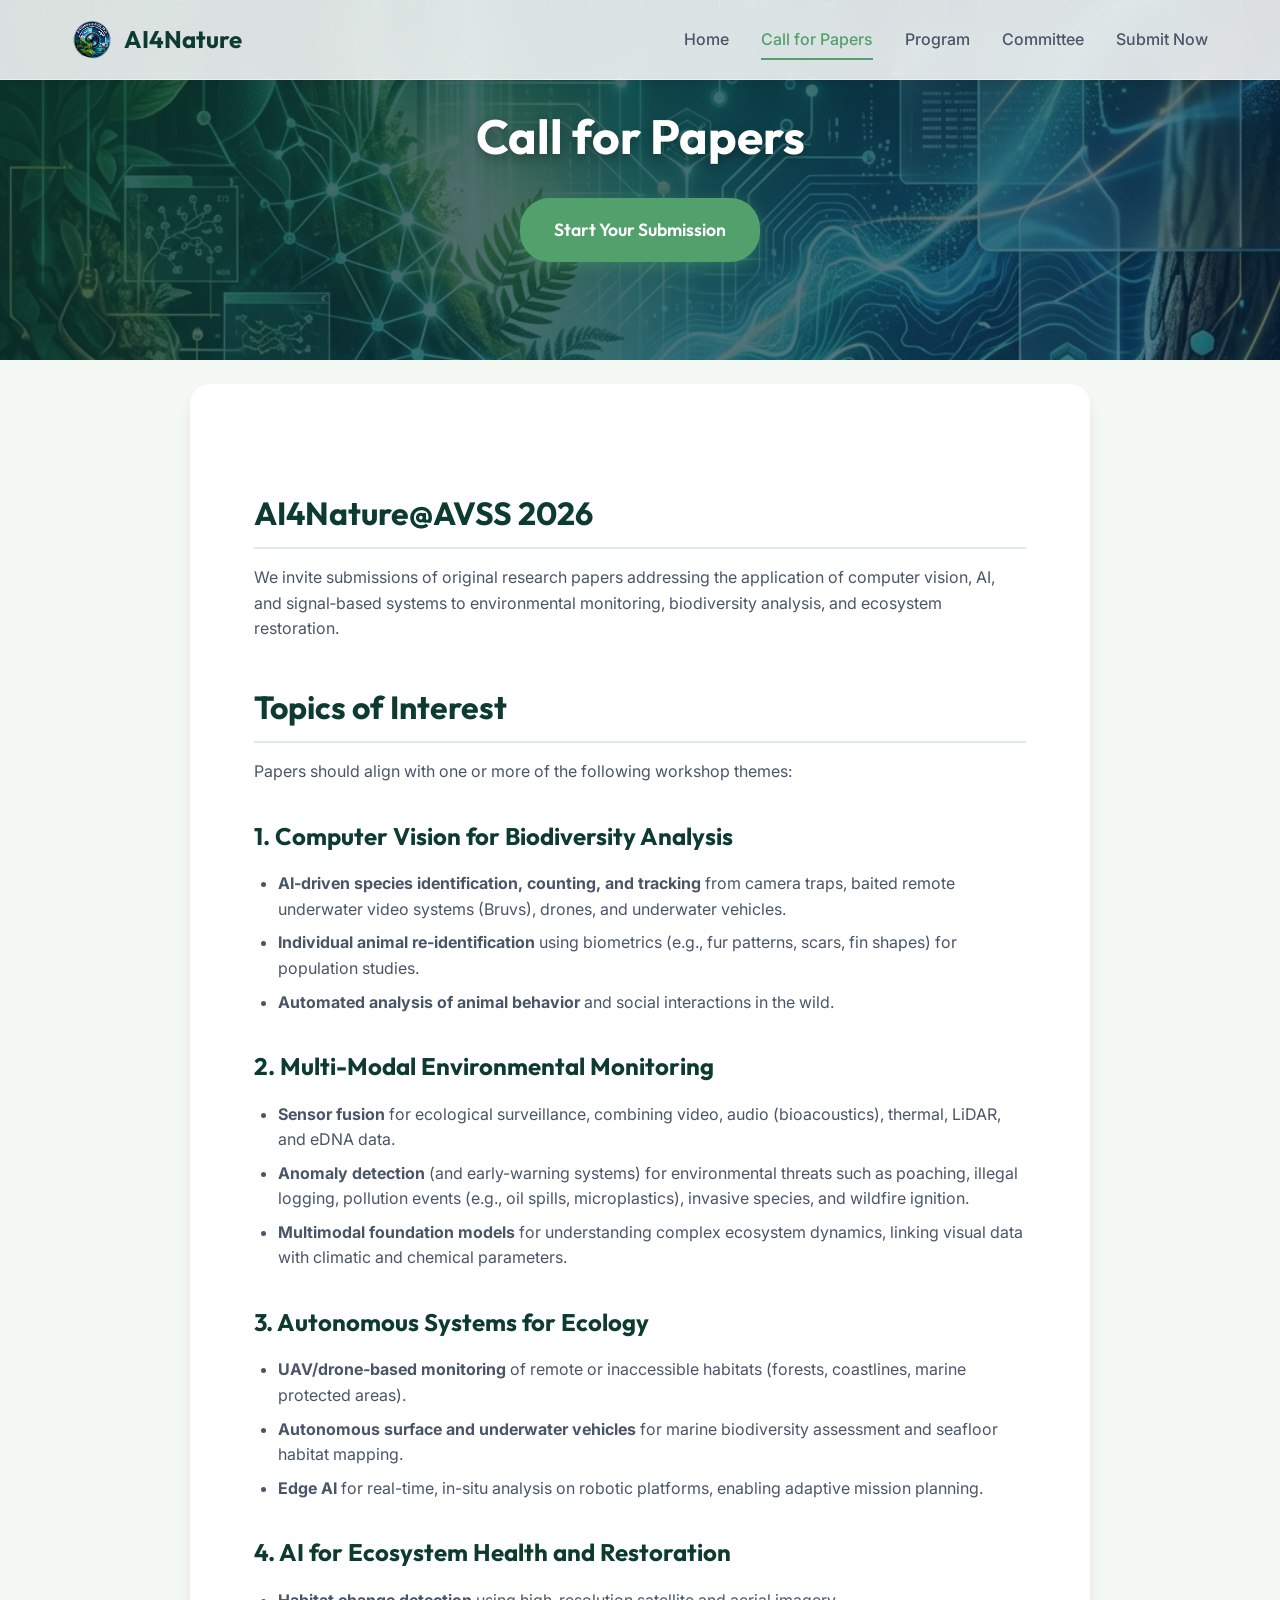
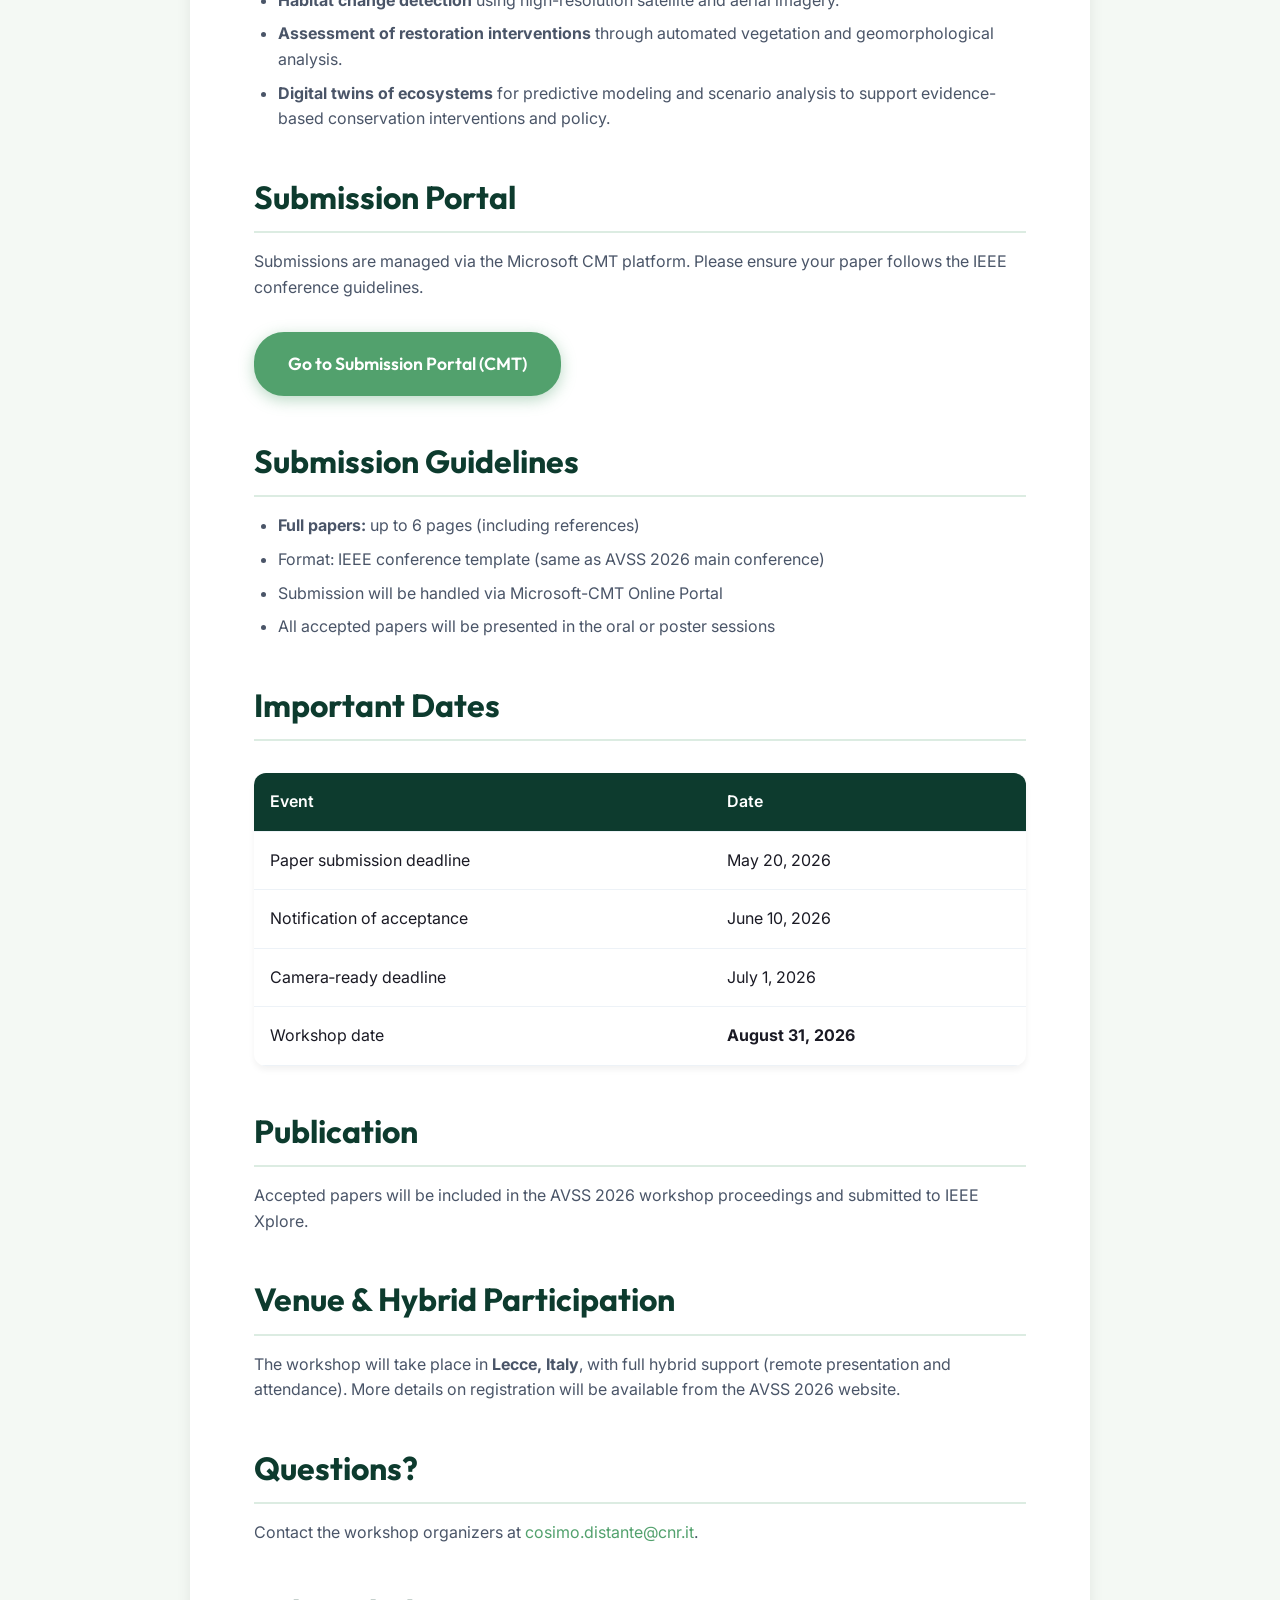
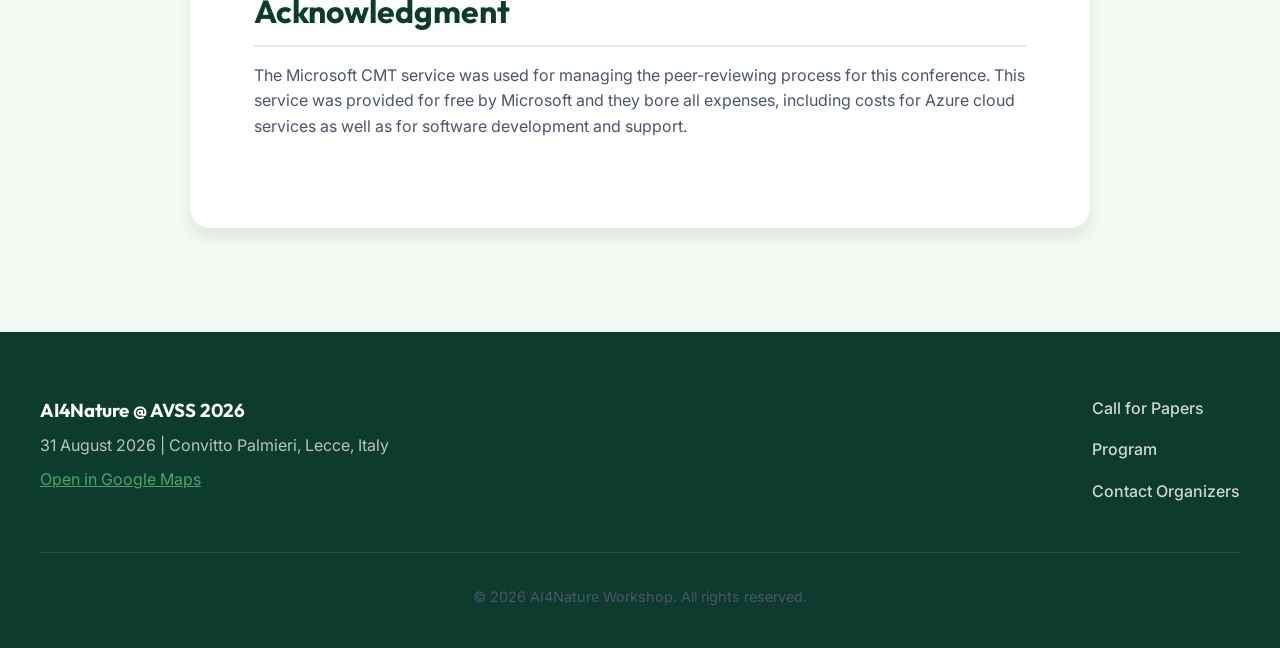
==== cfp.html @ 5656b3a4 "Update links in cfp.html to relative paths" ====
<!DOCTYPE html>
<html lang="en">
<head>
    <meta charset="UTF-8">
    <meta name="viewport" content="width=device-width, initial-scale=1.0">
    <title>Call for Papers</title>
    <!-- Google Fonts -->
    <link rel="preconnect" href="https://fonts.googleapis.com">
    <link rel="preconnect" href="https://fonts.gstatic.com" crossorigin>
    <link href="https://fonts.googleapis.com/css2?family=Inter:wght@300;400;500;600&family=Outfit:wght@400;600;700&display=swap" rel="stylesheet">
    <!-- Custom Styles -->
    <link rel="stylesheet" href="assets/css/custom.css">
    <meta name="description" content="Computer Vision and AI for Environmental Monitoring,  Biodiversity Analysis, and Ecosystem Restoration">
</head>
<body>
    <header class="glass-nav">
        <div class="nav-container">
            <a href="./" class="nav-logo">
                <img src="assets/images/logo.png" alt="AI4Nature Logo" class="logo-img">
                <span>AI4Nature</span>
            </a>
            <nav class="nav-links">
                <a href="./">Home</a>
                <a href="cfp.html" class="active">Call for Papers</a>
                <a href="program.html">Program</a>
                <a href="committee.html">Committee</a>
                <a href="#submission" class="btn-nav">Submit Now</a>
            </nav>
        </div>
    </header>

    
    <div class="page-header" style="background-image: url('assets/images/hero_bg.png');">
        <div class="hero-overlay"></div>
        <div class="page-header-content">
            <h1>Call for Papers</h1>
            <a href="#submission" class="btn btn-primary mt-4">Start Your Submission</a>
        </div>
    </div>
    

    <main class="page-content" id="about">
        <div class="wrapper">
            <h2 id="ai4natureavss-2026">AI4Nature@AVSS 2026</h2>

<p>We invite submissions of original research papers addressing the application of computer vision, AI, and signal‑based systems to environmental monitoring, biodiversity analysis, and ecosystem restoration.</p>

<h2 id="topics-of-interest">Topics of Interest</h2>

<p>Papers should align with one or more of the following workshop themes:</p>

<h3 id="1-computer-vision-for-biodiversity-analysis">1. Computer Vision for Biodiversity Analysis</h3>
<ul>
  <li><strong>AI-driven species identification, counting, and tracking</strong> from camera traps, baited remote underwater video systems (Bruvs), drones, and underwater vehicles.</li>
  <li><strong>Individual animal re-identification</strong> using biometrics (e.g., fur patterns, scars, fin shapes) for population studies.</li>
  <li><strong>Automated analysis of animal behavior</strong> and social interactions in the wild.</li>
</ul>

<h3 id="2-multi-modal-environmental-monitoring">2. Multi-Modal Environmental Monitoring</h3>
<ul>
  <li><strong>Sensor fusion</strong> for ecological surveillance, combining video, audio (bioacoustics), thermal, LiDAR, and eDNA data.</li>
  <li><strong>Anomaly detection</strong> (and early-warning systems) for environmental threats such as poaching, illegal logging, pollution events (e.g., oil spills, microplastics), invasive species, and wildfire ignition.</li>
  <li><strong>Multimodal foundation models</strong> for understanding complex ecosystem dynamics, linking visual data with climatic and chemical parameters.</li>
</ul>

<h3 id="3-autonomous-systems-for-ecology">3. Autonomous Systems for Ecology</h3>
<ul>
  <li><strong>UAV/drone-based monitoring</strong> of remote or inaccessible habitats (forests, coastlines, marine protected areas).</li>
  <li><strong>Autonomous surface and underwater vehicles</strong> for marine biodiversity assessment and seafloor habitat mapping.</li>
  <li><strong>Edge AI</strong> for real-time, in-situ analysis on robotic platforms, enabling adaptive mission planning.</li>
</ul>

<h3 id="4-ai-for-ecosystem-health-and-restoration">4. AI for Ecosystem Health and Restoration</h3>
<ul>
  <li><strong>Habitat change detection</strong> using high-resolution satellite and aerial imagery.</li>
  <li><strong>Assessment of restoration interventions</strong> through automated vegetation and geomorphological analysis.</li>
  <li><strong>Digital twins of ecosystems</strong> for predictive modeling and scenario analysis to support evidence-based conservation interventions and policy.</li>
</ul>

<h2 id="submission">Submission Portal</h2>
<p>Submissions are managed via the Microsoft CMT platform. Please ensure your paper follows the IEEE conference guidelines.</p>
<div style="margin: 2rem 0;">
    <a href="#" class="btn btn-primary">Go to Submission Portal (CMT)</a>
</div>

<h2 id="submission-guidelines">Submission Guidelines</h2>

<ul>
  <li><strong>Full papers:</strong> up to 6 pages (including references)</li>
  <li>Format: IEEE conference template (same as AVSS 2026 main conference)</li>
  <li>Submission will be handled via Microsoft-CMT Online Portal</li>
  <li>All accepted papers will be presented in the oral or poster sessions</li>
</ul>

<h2 id="important-dates">Important Dates</h2>

<table>
  <thead>
    <tr>
      <th>Event</th>
      <th>Date</th>
    </tr>
  </thead>
  <tbody>
    <tr>
      <td>Paper submission deadline</td>
      <td>May 20, 2026</td>
    </tr>
    <tr>
      <td>Notification of acceptance</td>
      <td>June 10, 2026</td>
    </tr>
    <tr>
      <td>Camera‑ready deadline</td>
      <td>July 1, 2026</td>
    </tr>
    <tr>
      <td>Workshop date</td>
      <td><strong>August 31, 2026</strong></td>
    </tr>
  </tbody>
</table>

<h2 id="publication">Publication</h2>

<p>Accepted papers will be included in the AVSS 2026 workshop proceedings and submitted to IEEE Xplore.</p>

<h2 id="venue--hybrid-participation">Venue &amp; Hybrid Participation</h2>

<p>The workshop will take place in <strong>Lecce, Italy</strong>, with full hybrid support (remote presentation and attendance). More details on registration will be available from the AVSS 2026 website.</p>

<h2 id="questions">Questions?</h2>

<p>Contact the workshop organizers at <a href="mailto:cosimo.distante@cnr.it">cosimo.distante@cnr.it</a>.</p>

<h2 id="acknowledgment">Acknowledgment</h2>

<p>The Microsoft CMT service was used for managing the peer-reviewing process for this conference. This service was provided for free by Microsoft and they bore all expenses, including costs for Azure cloud services as well as for software development and support.</p>

        </div>
    </main>

    <footer class="site-footer">
        <div class="footer-container">
            <div class="footer-info">
                <h3>AI4Nature @ AVSS 2026</h3>
                <p>31 August 2026 | Convitto Palmieri, Lecce, Italy</p>
                <a href="https://maps.app.goo.gl/s1TkiG2f3UwST8cy7" target="_blank" rel="noopener">Open in Google Maps</a>
            </div>
            <div class="footer-links">
                <a href="/cfp.html">Call for Papers</a>
                <a href="/program.html">Program</a>
                <a href="mailto:cosimo.distante@cnr.it">Contact Organizers</a>
            </div>
        </div>
        <div class="footer-bottom">
            <p>&copy; 2026 AI4Nature Workshop. All rights reserved.</p>
        </div>
    </footer>
</body>
</html>
---- assets/css/custom.css ----
/* AI4Nature Premium CSS Theme */

:root {
    --primary-color: #0d3b2e; /* Deep forest green */
    --secondary-color: #0b2545; /* Ocean blue */
    --accent-color: #52a16d; /* Vibrant leaf green */
    --bg-color: #f4f9f4; /* Very light subtle green tint */
    --surface-color: #ffffff;
    --text-primary: #1a1a24;
    --text-secondary: #4a5568;
    
    --header-height: 80px;
    --border-radius-sm: 8px;
    --border-radius-md: 12px;
    --border-radius-lg: 20px;
    --transition-speed: 0.3s;
    
    --shadow-sm: 0 4px 6px rgba(0, 0, 0, 0.05);
    --shadow-md: 0 10px 15px rgba(0, 0, 0, 0.08);
    --shadow-lg: 0 20px 25px rgba(0, 0, 0, 0.1);
}

* {
    margin: 0;
    padding: 0;
    box-sizing: border-box;
}

body {
    font-family: 'Inter', -apple-system, BlinkMacSystemFont, "Segoe UI", Roboto, sans-serif;
    background-color: var(--bg-color);
    color: var(--text-primary);
    line-height: 1.6;
}

h1, h2, h3, h4, h5, h6 {
    font-family: 'Outfit', sans-serif;
    color: var(--primary-color);
    font-weight: 700;
    margin-bottom: 1rem;
}

a {
    color: var(--accent-color);
    text-decoration: none;
    transition: color var(--transition-speed);
}

a:hover {
    color: var(--primary-color);
}

img {
    max-width: 100%;
    height: auto;
    border-radius: var(--border-radius-md);
}

/* Typography specifics */
p {
    margin-bottom: 1.5rem;
    color: var(--text-secondary);
}

/* Glass Navigation */
.glass-nav {
    position: fixed;
    top: 0;
    left: 0;
    right: 0;
    height: var(--header-height);
    background: rgba(255, 255, 255, 0.85);
    backdrop-filter: blur(12px);
    -webkit-backdrop-filter: blur(12px);
    border-bottom: 1px solid rgba(255, 255, 255, 0.4);
    z-index: 1000;
    box-shadow: var(--shadow-sm);
    display: flex;
    align-items: center;
}

.nav-container {
    width: 100%;
    max-width: 1200px;
    margin: 0 auto;
    padding: 0 2rem;
    display: flex;
    justify-content: space-between;
    align-items: center;
}

.nav-logo {
    display: flex;
    align-items: center;
    gap: 12px;
    font-family: 'Outfit', sans-serif;
    font-size: 1.5rem;
    font-weight: 700;
    color: var(--primary-color);
}

.nav-logo img {
    height: 40px;
    border-radius: 0;
}

.nav-links {
    display: flex;
    gap: 2rem;
}

.nav-links a {
    color: var(--text-secondary);
    font-weight: 500;
    font-family: 'Inter', sans-serif;
    position: relative;
    padding: 0.5rem 0;
}

.nav-links a:hover, .nav-links a.active {
    color: var(--accent-color);
}

.nav-links a::after {
    content: '';
    position: absolute;
    bottom: 0;
    left: 0;
    width: 0;
    height: 2px;
    background-color: var(--accent-color);
    transition: width var(--transition-speed);
}

.nav-links a:hover::after, .nav-links a.active::after {
    width: 100%;
}

/* Hero section for Home */
.hero-banner {
    margin-top: 0;
    height: 80vh;
    min-height: 600px;
    background-size: cover;
    background-position: center;
    background-attachment: fixed;
    position: relative;
    display: flex;
    align-items: center;
    justify-content: center;
    text-align: center;
    box-sizing: border-box;
}

.hero-overlay {
    position: absolute;
    top: 0;
    left: 0;
    right: 0;
    bottom: 0;
    background: linear-gradient(135deg, rgba(13, 59, 46, 0.8) 0%, rgba(11, 37, 69, 0.6) 100%);
    z-index: 1;
}

.hero-content {
    position: relative;
    z-index: 2;
    color: white;
    max-width: 800px;
    padding: 2rem;
}

.hero-content h1 {
    color: white;
    font-size: 4rem;
    margin-bottom: 1.5rem;
    line-height: 1.1;
    text-shadow: 0 4px 12px rgba(0,0,0,0.3);
}

.hero-subtitle {
    font-size: 1.5rem;
    color: rgba(255,255,255,0.9);
    margin-bottom: 2rem;
}

.hero-details {
    display: flex;
    justify-content: center;
    gap: 2rem;
    font-size: 1.1rem;
    font-weight: 500;
    margin-bottom: 2rem;
}

.hero-details span {
    display: flex;
    align-items: center;
    gap: 8px;
    background: rgba(255, 255, 255, 0.1);
    padding: 0.5rem 1rem;
    border-radius: 30px;
    backdrop-filter: blur(4px);
}

/* Page Header for subpages */
.page-header {
    margin-top: 0;
    height: 40vh;
    min-height: 300px;
    background-size: cover;
    background-position: center;
    background-attachment: fixed;
    position: relative;
    display: flex;
    align-items: center;
    justify-content: center;
    text-align: center;
}

.page-header-content {
    position: relative;
    z-index: 2;
    color: white;
}

.page-header-content h1 {
    color: white;
    font-size: 3rem;
    text-shadow: 0 4px 12px rgba(0,0,0,0.3);
    margin: 0;
}

/* Main Content Area */
.page-content {
    background-color: var(--bg-color);
    padding: 4rem 2rem;
    min-height: 50vh;
}

.wrapper {
    max-width: 900px;
    margin: 0 auto;
    background: var(--surface-color);
    padding: 4rem;
    border-radius: var(--border-radius-lg);
    box-shadow: var(--shadow-md);
    transform: translateY(-40px);
    position: relative;
    z-index: 10;
}

/* Markdown specific styling inside wrapper */
.wrapper h2 {
    font-size: 2rem;
    margin-top: 2.5rem;
    padding-bottom: 0.5rem;
    border-bottom: 2px solid rgba(82, 161, 109, 0.2);
}

.wrapper h3 {
    font-size: 1.5rem;
    margin-top: 2rem;
}

.wrapper ul, .wrapper ol {
    margin-bottom: 1.5rem;
    padding-left: 1.5rem;
    color: var(--text-secondary);
}

.wrapper li {
    margin-bottom: 0.5rem;
}

.wrapper table {
    width: 100%;
    border-collapse: collapse;
    margin: 2rem 0;
    border-radius: var(--border-radius-md);
    overflow: hidden;
    box-shadow: var(--shadow-sm);
}

.wrapper table th, .wrapper table td {
    padding: 1rem;
    text-align: left;
    border-bottom: 1px solid #edf2f7;
}

.wrapper table th {
    background-color: var(--primary-color);
    color: white;
    font-weight: 600;
}

.wrapper table tr:hover td {
    background-color: #f8fafc;
}

.wrapper > p > img {
    box-shadow: var(--shadow-md);
    margin: 2rem 0;
}

/* Button Component */
.btn {
    display: inline-block;
    padding: 1rem 2rem;
    border-radius: 30px;
    font-family: 'Outfit', sans-serif;
    font-weight: 600;
    font-size: 1.1rem;
    text-align: center;
    cursor: pointer;
    transition: all var(--transition-speed);
    text-decoration: none;
}

.btn-primary {
    background-color: var(--accent-color);
    color: white;
    border: 2px solid var(--accent-color);
    box-shadow: 0 4px 15px rgba(82, 161, 109, 0.4);
}

.btn-primary:hover {
    background-color: transparent;
    color: white;
    border-color: white;
    transform: translateY(-2px);
    box-shadow: 0 6px 20px rgba(82, 161, 109, 0.6);
}

.btn-outline {
    background-color: transparent;
    color: white;
    border: 2px solid white;
}

.btn-outline:hover {
    background-color: white;
    color: var(--primary-color);
    transform: translateY(-2px);
}

.btn-secondary {
    background-color: var(--secondary-color);
    color: white;
    border: 2px solid var(--secondary-color);
}

.btn-secondary:hover {
    background-color: var(--accent-color);
    border-color: var(--accent-color);
    transform: translateY(-2px);
    box-shadow: var(--shadow-md);
}

.mt-4 {
    margin-top: 1.5rem !important;
}

.ml-4 {
    margin-left: 1rem !important;
}

/* Footer */
.site-footer {
    background-color: var(--primary-color);
    color: white;
    padding: 4rem 2rem 1rem;
}

.footer-container {
    max-width: 1200px;
    margin: 0 auto;
    display: flex;
    justify-content: space-between;
    flex-wrap: wrap;
    gap: 2rem;
    margin-bottom: 3rem;
}

.footer-info h3 {
    color: white;
    margin-bottom: 0.5rem;
}

.footer-info p {
    color: rgba(255,255,255,0.7);
    margin-bottom: 0.5rem;
}

.footer-info a {
    color: var(--accent-color);
    text-decoration: underline;
}

.footer-links {
    display: flex;
    flex-direction: column;
    gap: 1rem;
}

.footer-links a {
    color: rgba(255,255,255,0.8);
    font-weight: 500;
}

.footer-links a:hover {
    color: white;
    padding-left: 5px;
}

.footer-bottom {
    max-width: 1200px;
    margin: 0 auto;
    text-align: center;
    padding-top: 2rem;
    border-top: 1px solid rgba(255,255,255,0.1);
    color: rgba(255,255,255,0.5);
    font-size: 0.9rem;
}

/* Responsive constraints */
@media (max-width: 768px) {
    .nav-links {
        display: none; /* In a real app, we'd add a hamburger menu */
    }
    
    .hero-content h1 {
        font-size: 2.5rem;
    }
    
    .hero-details {
        flex-direction: column;
        gap: 1rem;
    }
    
    .wrapper {
        padding: 2rem;
        transform: translateY(-20px);
    }
}
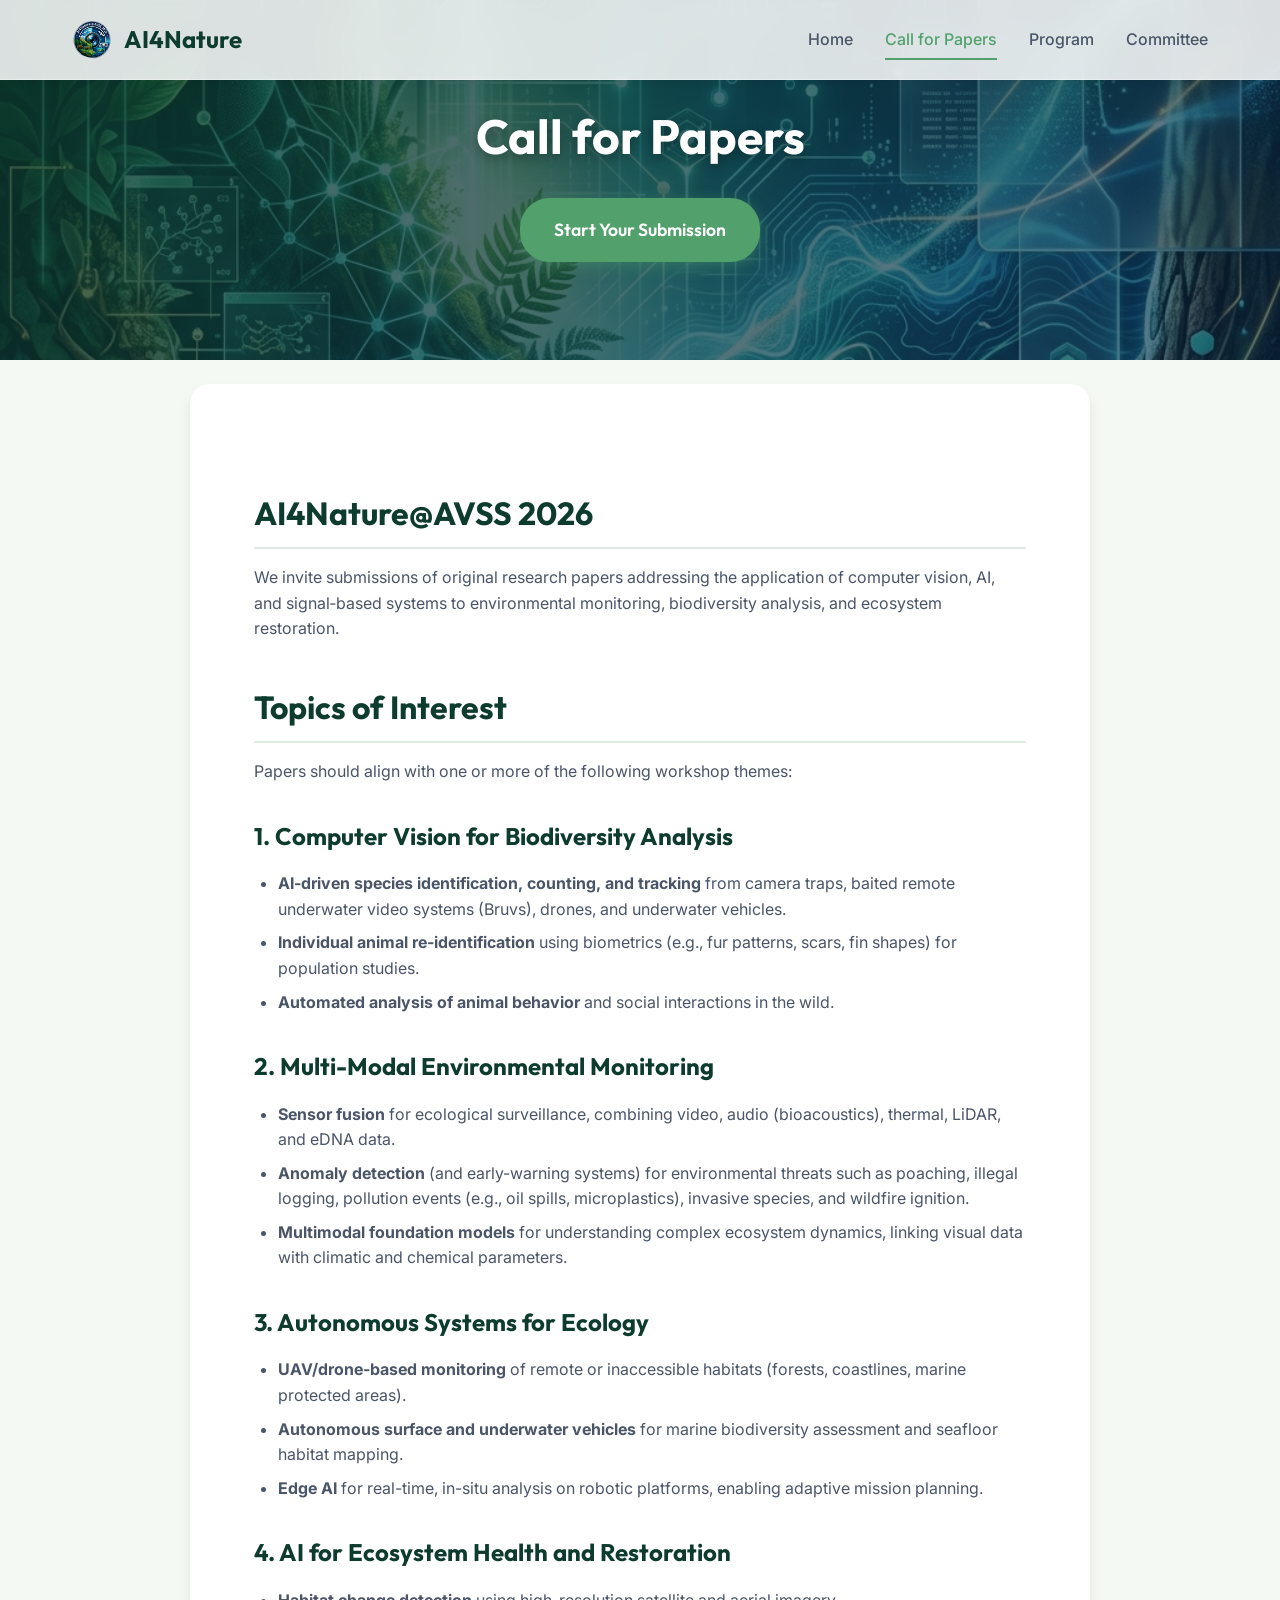
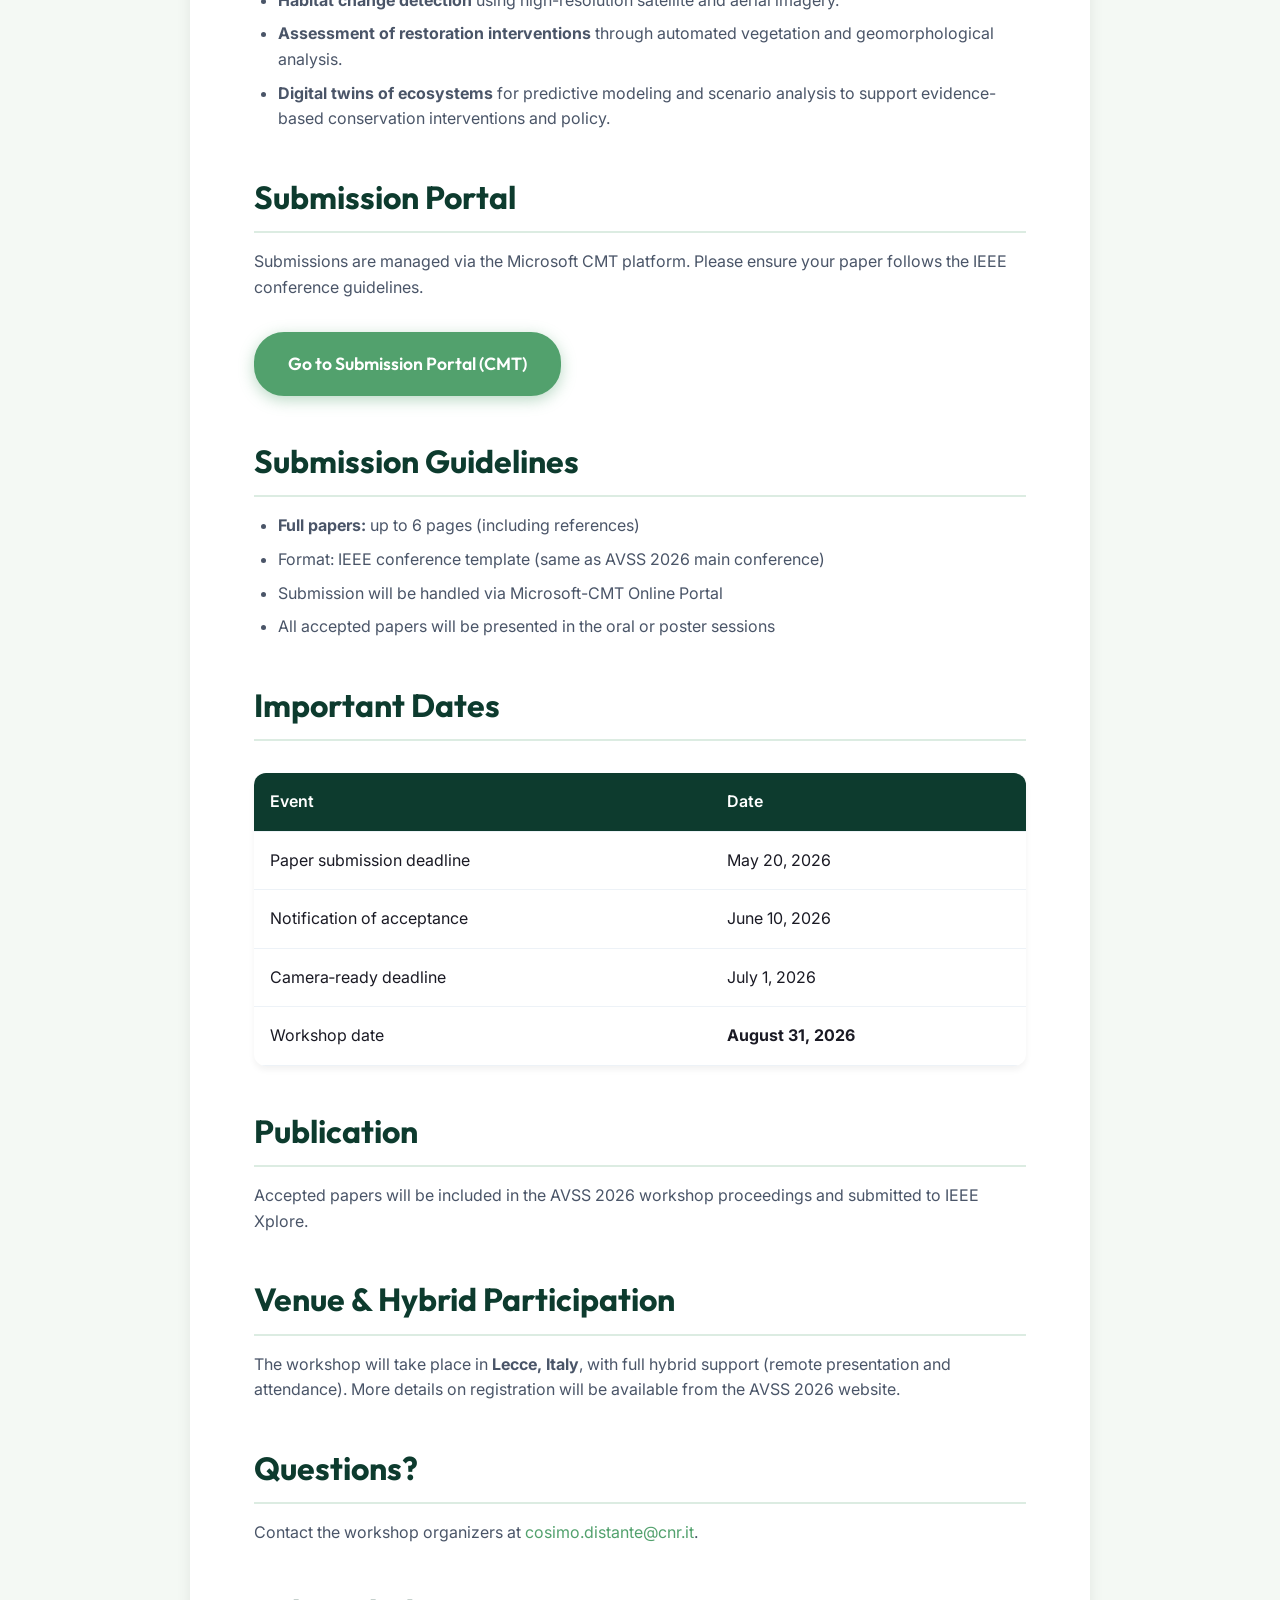
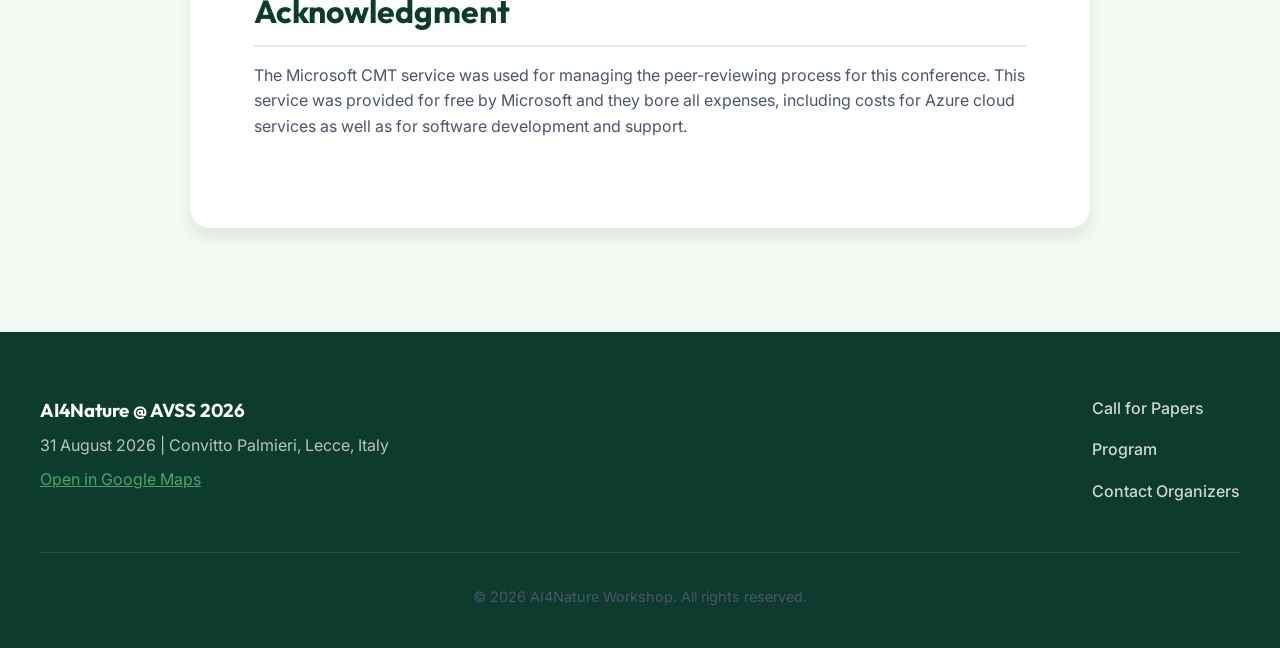
==== commit 84aab927: "Remove 'Submit Now' link from cfp.html Removed 'Submit Now' link from navigation." ====
--- a/cfp.html
+++ b/cfp.html
@@ -24,7 +24,6 @@
                 <a href="cfp.html" class="active">Call for Papers</a>
                 <a href="program.html">Program</a>
                 <a href="committee.html">Committee</a>
-                <a href="#submission" class="btn-nav">Submit Now</a>
             </nav>
         </div>
     </header>
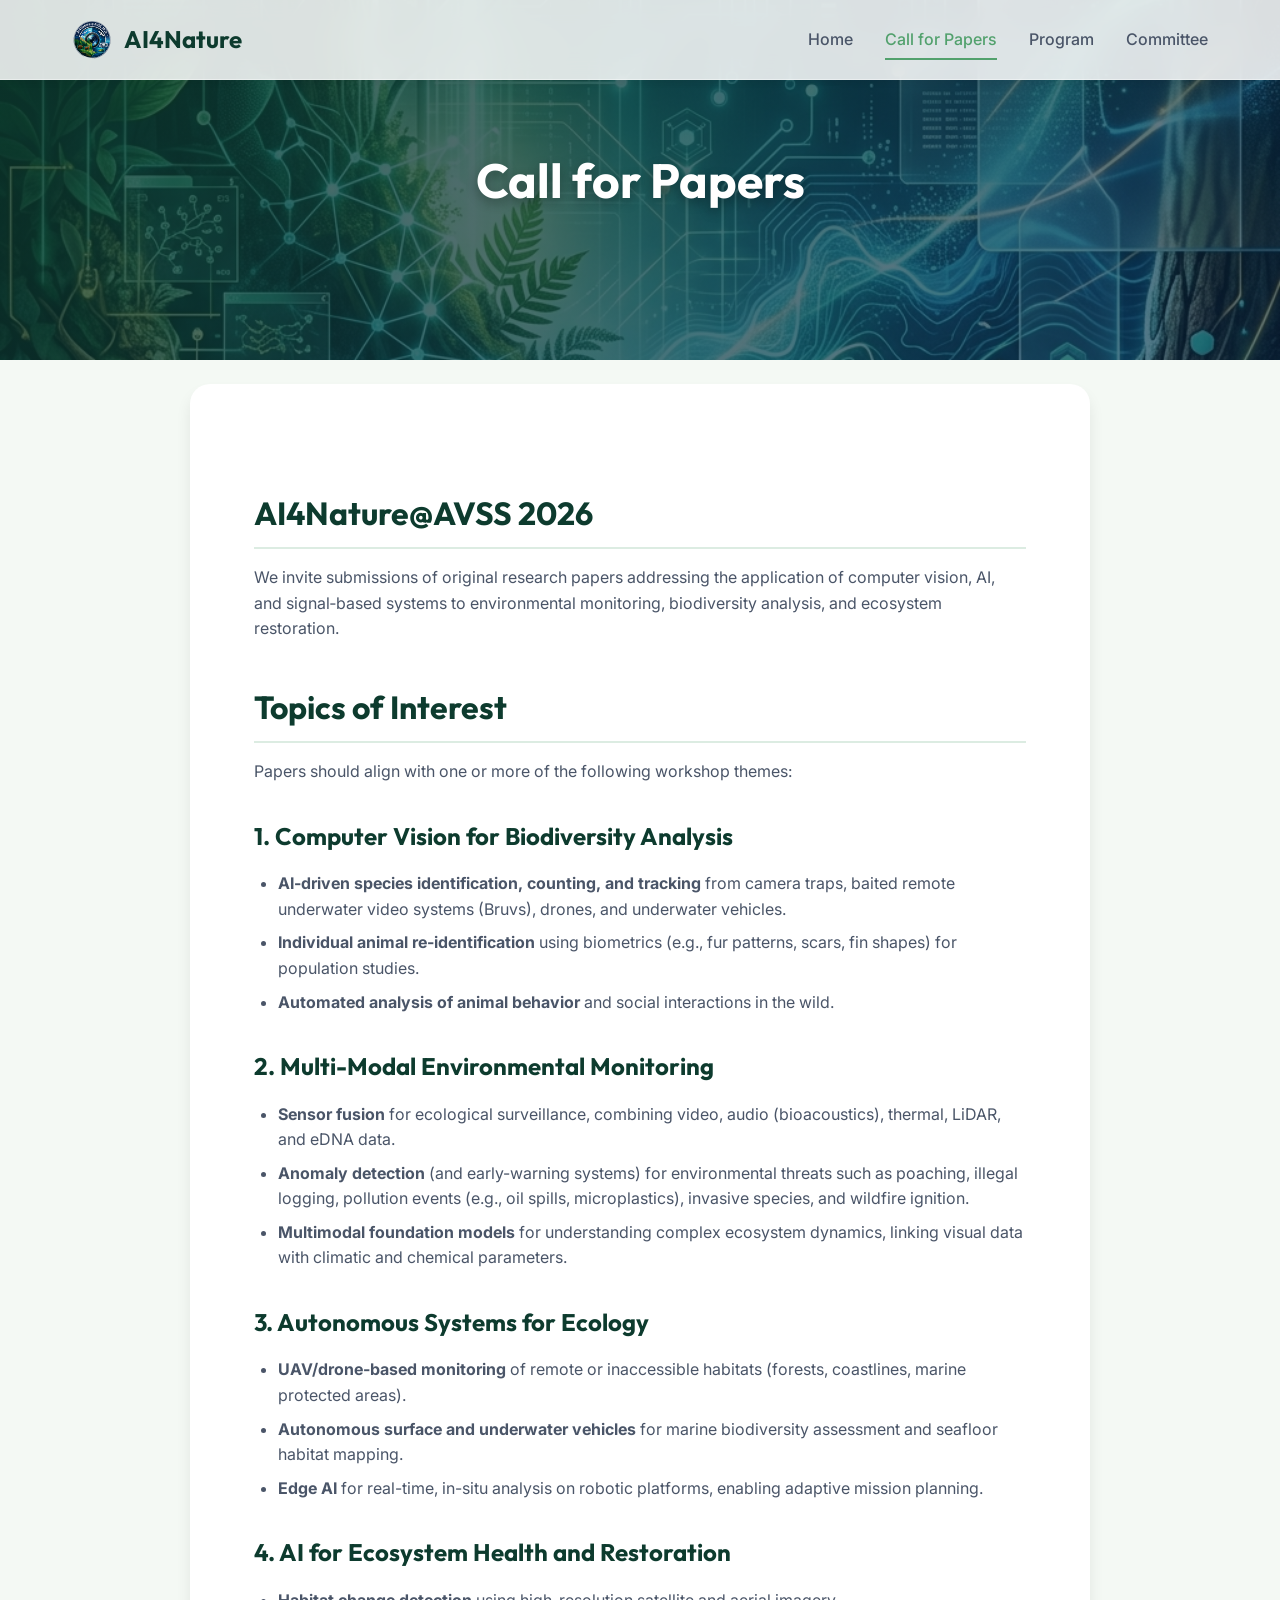
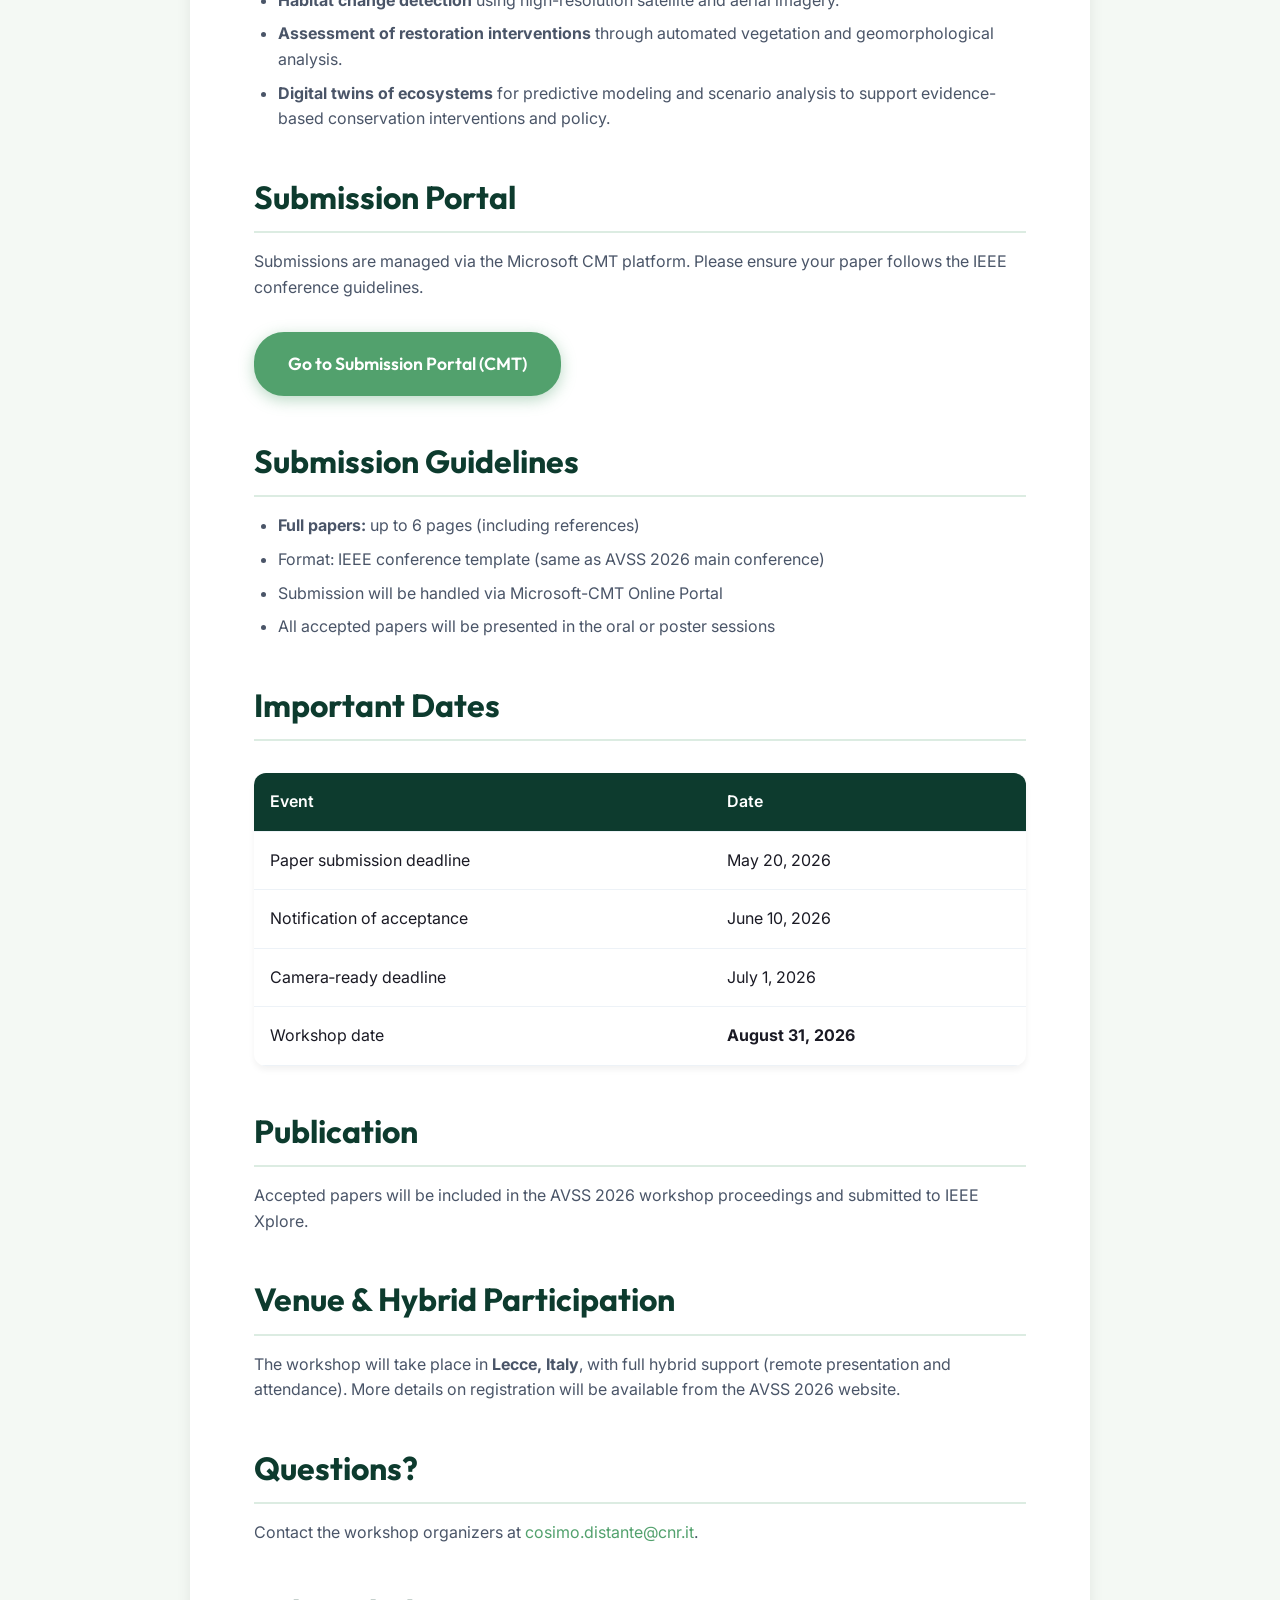
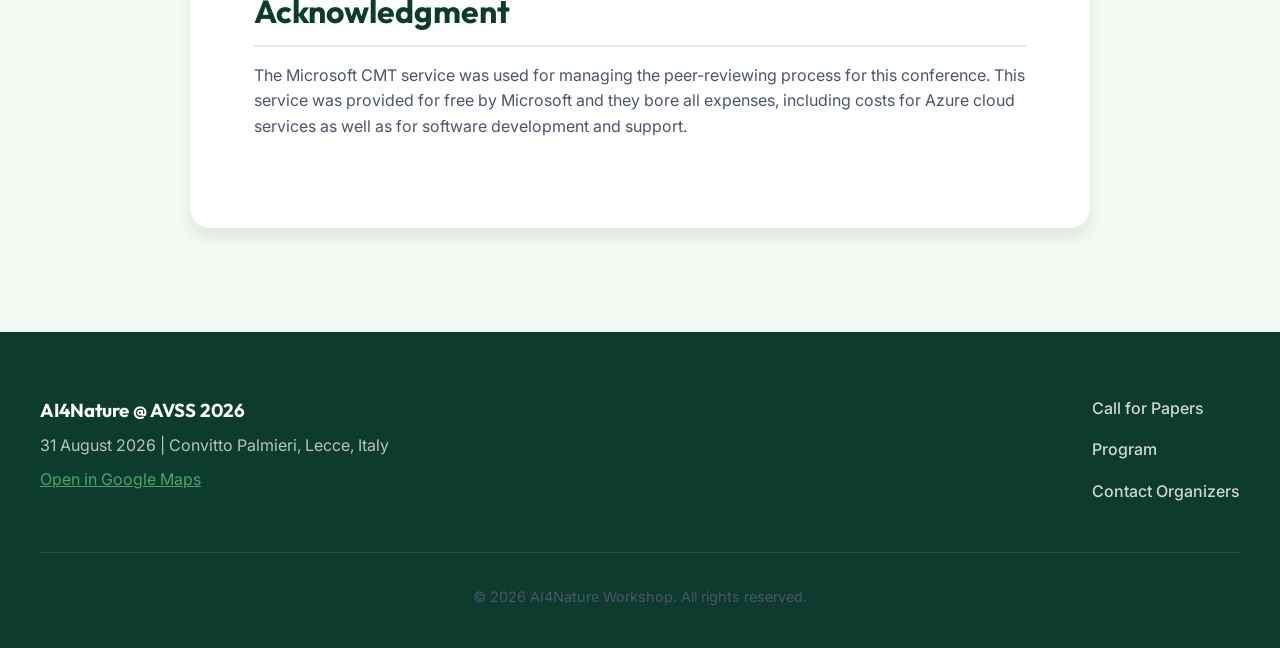
==== commit 46633faf: "Remove submission button from Call for Papers section Removed the 'Start Your Submission' button fro" ====
--- a/cfp.html
+++ b/cfp.html
@@ -33,7 +33,6 @@
         <div class="hero-overlay"></div>
         <div class="page-header-content">
             <h1>Call for Papers</h1>
-            <a href="#submission" class="btn btn-primary mt-4">Start Your Submission</a>
         </div>
     </div>
     
--- a/assets/css/custom.css
+++ b/assets/css/custom.css
@@ -106,6 +106,7 @@
 
 .nav-links {
     display: flex;
+    align-items: center;
     gap: 2rem;
 }
 
@@ -325,11 +326,11 @@
 }
 
 .btn-primary:hover {
-    background-color: transparent;
-    color: white;
-    border-color: white;
+    background-color: var(--primary-color);
+    color: white;
+    border-color: var(--primary-color);
     transform: translateY(-2px);
-    box-shadow: 0 6px 20px rgba(82, 161, 109, 0.6);
+    box-shadow: 0 6px 20px rgba(13, 59, 70, 0.4);
 }
 
 .btn-outline {
@@ -344,25 +345,38 @@
     transform: translateY(-2px);
 }
 
-.btn-secondary {
-    background-color: var(--secondary-color);
-    color: white;
-    border: 2px solid var(--secondary-color);
-}
-
-.btn-secondary:hover {
+.btn-nav {
+    display: inline-block;
+    padding: 0.5rem 1.2rem;
+    border-radius: 30px;
+    font-family: 'Outfit', sans-serif;
+    font-weight: 600;
+    font-size: 0.9rem;
+    text-align: center;
+    cursor: pointer;
+    transition: all var(--transition-speed);
+    text-decoration: none;
     background-color: var(--accent-color);
-    border-color: var(--accent-color);
+    color: white !important;
+    border: 2px solid var(--accent-color);
+}
+
+.btn-nav:hover {
+    background-color: var(--primary-color);
+    border-color: var(--primary-color);
     transform: translateY(-2px);
-    box-shadow: var(--shadow-md);
+    box-shadow: var(--shadow-sm);
 }
 
 .mt-4 {
     margin-top: 1.5rem !important;
 }
 
-.ml-4 {
-    margin-left: 1rem !important;
+.hero-actions {
+    display: flex;
+    justify-content: center;
+    gap: 1.5rem;
+    margin-top: 2rem;
 }
 
 /* Footer */
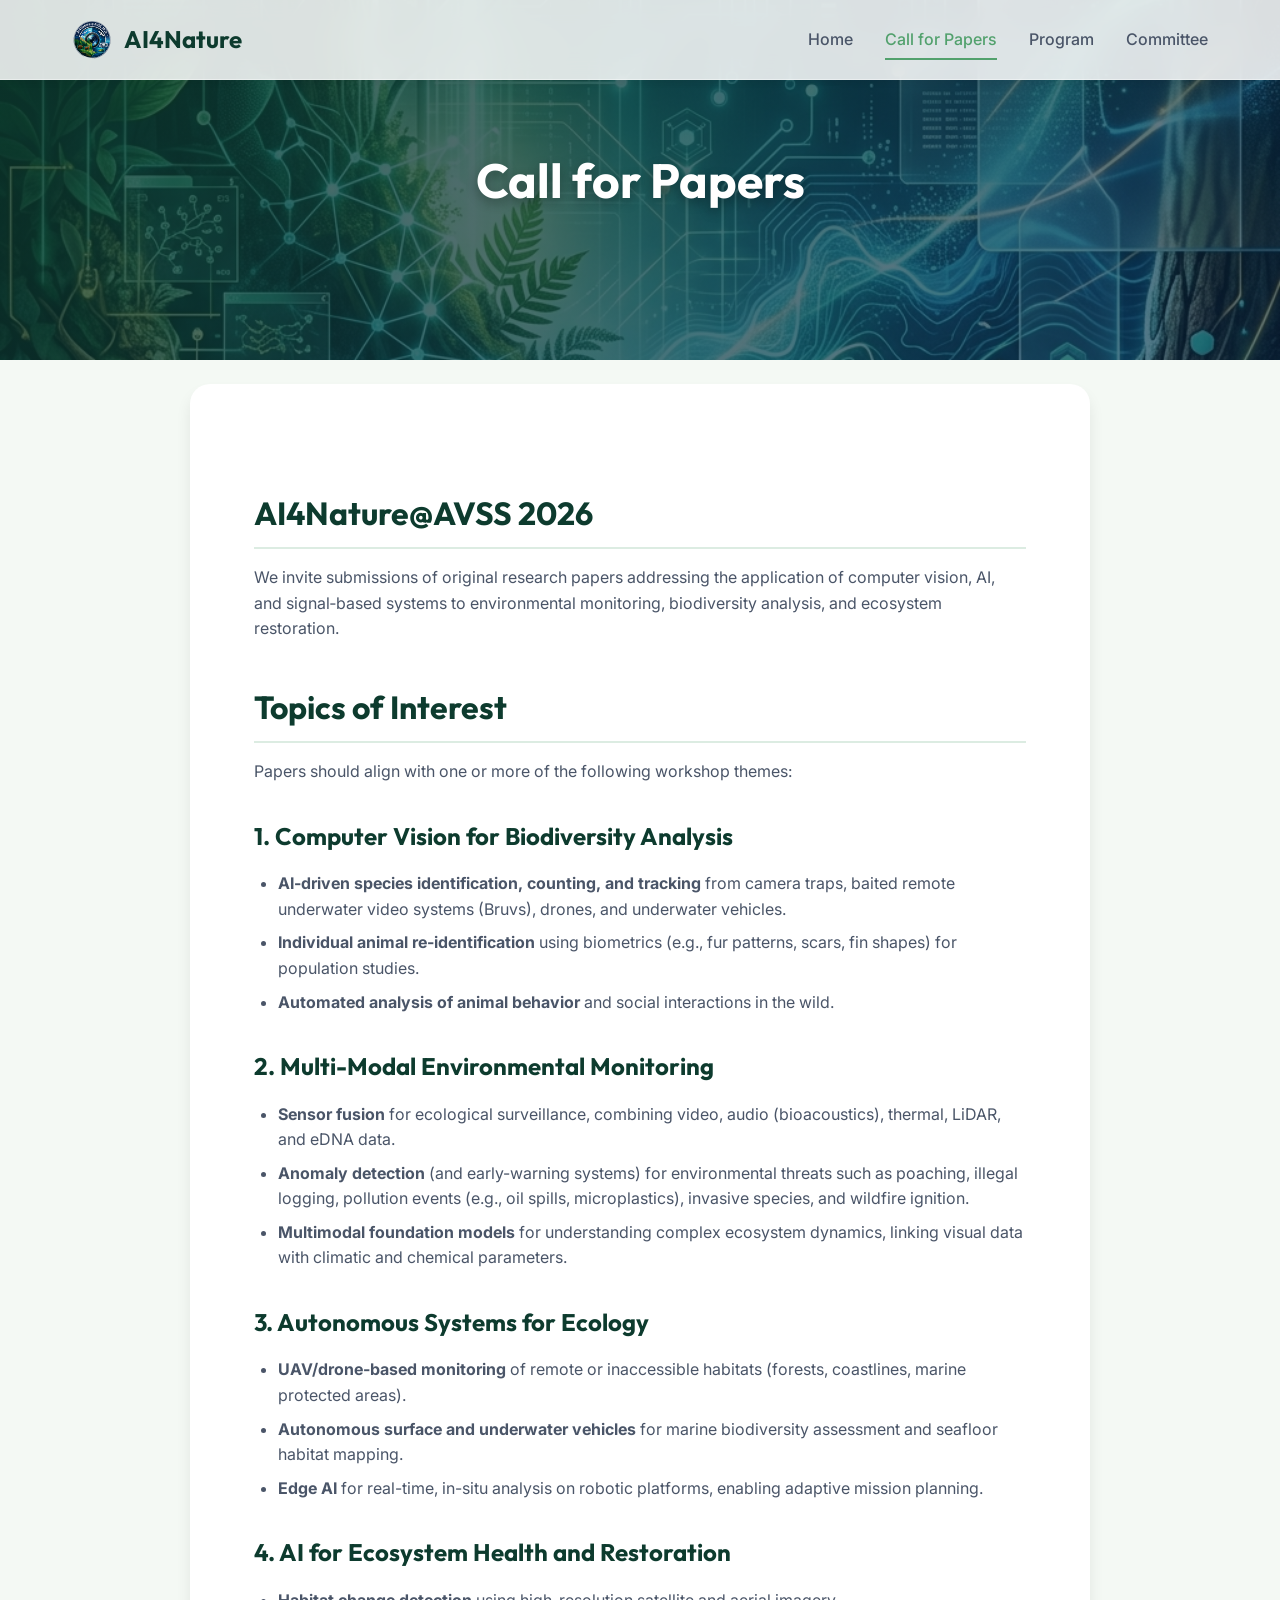
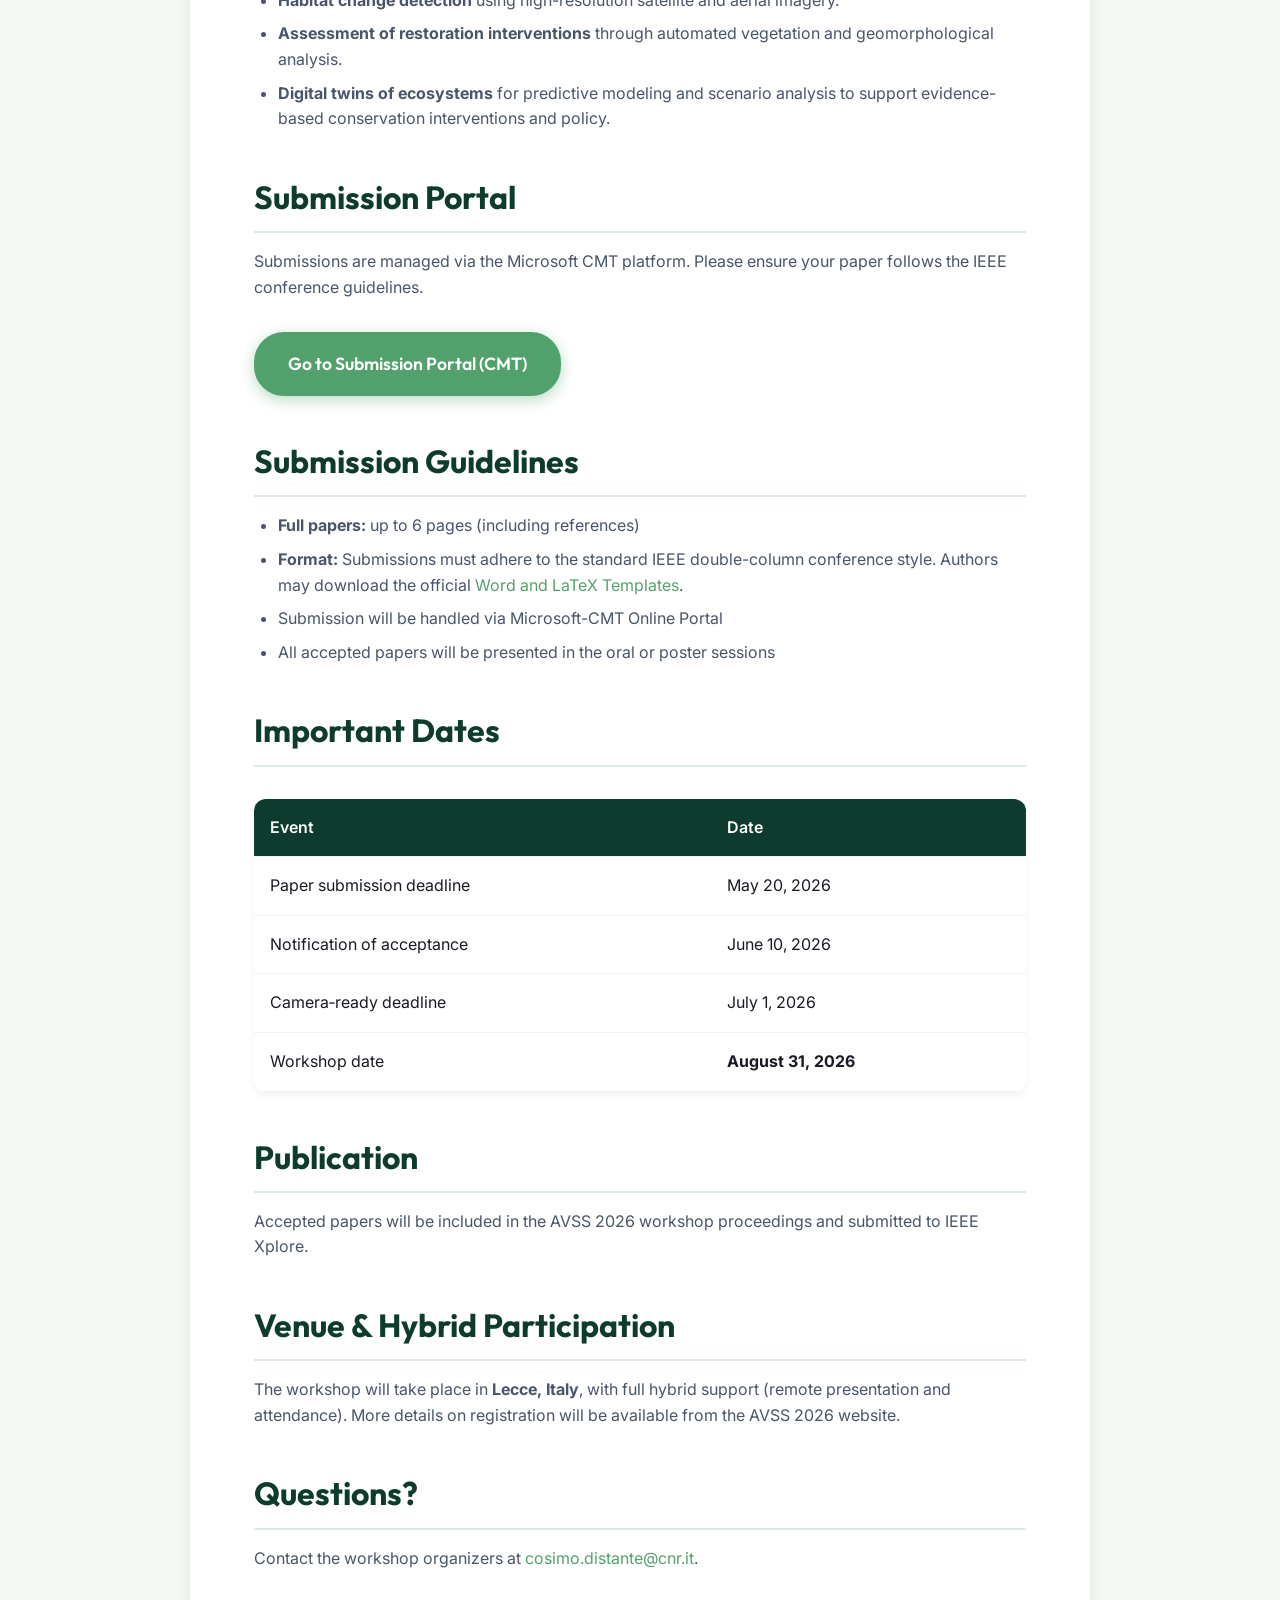
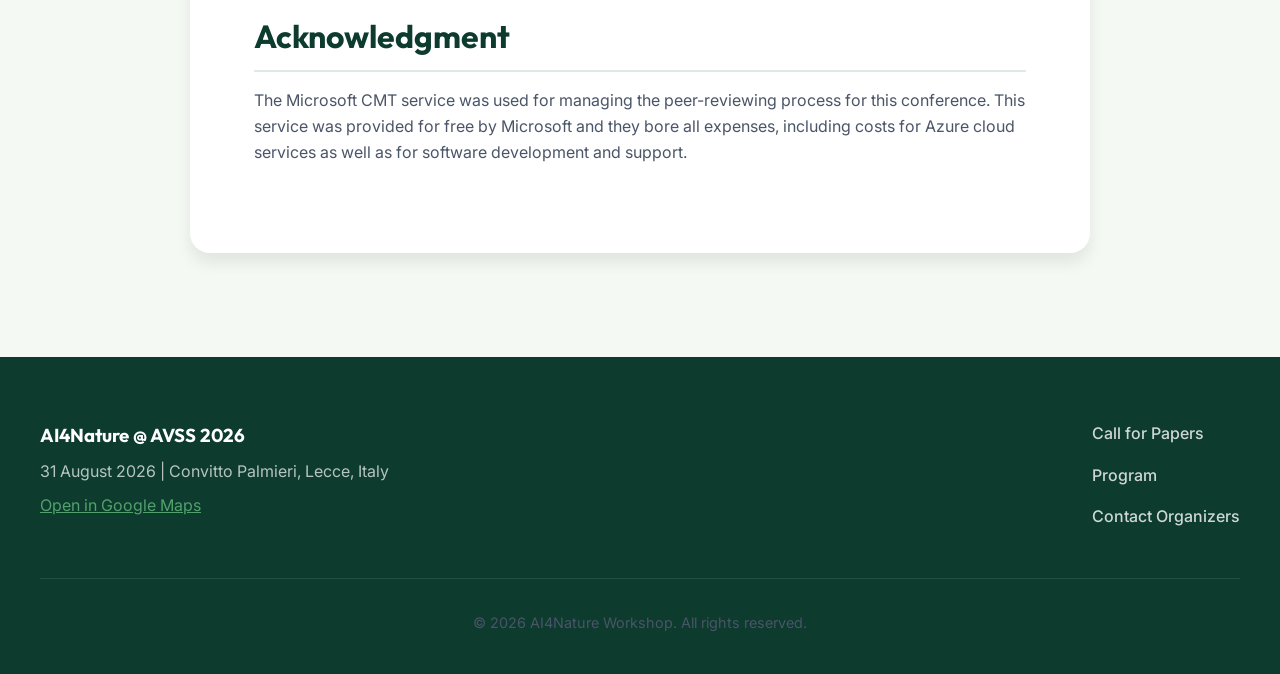
==== commit 8a4cb4b4: "Revise submission format guidelines Updated formatting guidelines for submissions to specify adheren" ====
--- a/cfp.html
+++ b/cfp.html
@@ -78,14 +78,14 @@
 <h2 id="submission">Submission Portal</h2>
 <p>Submissions are managed via the Microsoft CMT platform. Please ensure your paper follows the IEEE conference guidelines.</p>
 <div style="margin: 2rem 0;">
-    <a href="#" class="btn btn-primary">Go to Submission Portal (CMT)</a>
+    <a href="https://cmt3.research.microsoft.com/AIforNATURE2026" class="btn btn-primary">Go to Submission Portal (CMT)</a>
 </div>
 
 <h2 id="submission-guidelines">Submission Guidelines</h2>
 
 <ul>
   <li><strong>Full papers:</strong> up to 6 pages (including references)</li>
-  <li>Format: IEEE conference template (same as AVSS 2026 main conference)</li>
+  <li><strong>Format:</strong> Submissions must adhere to the standard IEEE double-column conference style. Authors may download the official <a href="assets/Latex_Word_Templates.zip" download>Word and LaTeX Templates</a>.</li>
   <li>Submission will be handled via Microsoft-CMT Online Portal</li>
   <li>All accepted papers will be presented in the oral or poster sessions</li>
 </ul>
--- a/assets/css/custom.css
+++ b/assets/css/custom.css
@@ -1,20 +1,24 @@
 /* AI4Nature Premium CSS Theme */
 
 :root {
-    --primary-color: #0d3b2e; /* Deep forest green */
-    --secondary-color: #0b2545; /* Ocean blue */
-    --accent-color: #52a16d; /* Vibrant leaf green */
-    --bg-color: #f4f9f4; /* Very light subtle green tint */
+    --primary-color: #0d3b2e;
+    /* Deep forest green */
+    --secondary-color: #0b2545;
+    /* Ocean blue */
+    --accent-color: #52a16d;
+    /* Vibrant leaf green */
+    --bg-color: #f4f9f4;
+    /* Very light subtle green tint */
     --surface-color: #ffffff;
     --text-primary: #1a1a24;
     --text-secondary: #4a5568;
-    
+
     --header-height: 80px;
     --border-radius-sm: 8px;
     --border-radius-md: 12px;
     --border-radius-lg: 20px;
     --transition-speed: 0.3s;
-    
+
     --shadow-sm: 0 4px 6px rgba(0, 0, 0, 0.05);
     --shadow-md: 0 10px 15px rgba(0, 0, 0, 0.08);
     --shadow-lg: 0 20px 25px rgba(0, 0, 0, 0.1);
@@ -33,7 +37,12 @@
     line-height: 1.6;
 }
 
-h1, h2, h3, h4, h5, h6 {
+h1,
+h2,
+h3,
+h4,
+h5,
+h6 {
     font-family: 'Outfit', sans-serif;
     color: var(--primary-color);
     font-weight: 700;
@@ -118,7 +127,8 @@
     padding: 0.5rem 0;
 }
 
-.nav-links a:hover, .nav-links a.active {
+.nav-links a:hover,
+.nav-links a.active {
     color: var(--accent-color);
 }
 
@@ -133,7 +143,8 @@
     transition: width var(--transition-speed);
 }
 
-.nav-links a:hover::after, .nav-links a.active::after {
+.nav-links a:hover::after,
+.nav-links a.active::after {
     width: 100%;
 }
 
@@ -176,12 +187,12 @@
     font-size: 4rem;
     margin-bottom: 1.5rem;
     line-height: 1.1;
-    text-shadow: 0 4px 12px rgba(0,0,0,0.3);
+    text-shadow: 0 4px 12px rgba(0, 0, 0, 0.3);
 }
 
 .hero-subtitle {
     font-size: 1.5rem;
-    color: rgba(255,255,255,0.9);
+    color: rgba(255, 255, 255, 0.9);
     margin-bottom: 2rem;
 }
 
@@ -228,7 +239,7 @@
 .page-header-content h1 {
     color: white;
     font-size: 3rem;
-    text-shadow: 0 4px 12px rgba(0,0,0,0.3);
+    text-shadow: 0 4px 12px rgba(0, 0, 0, 0.3);
     margin: 0;
 }
 
@@ -264,7 +275,8 @@
     margin-top: 2rem;
 }
 
-.wrapper ul, .wrapper ol {
+.wrapper ul,
+.wrapper ol {
     margin-bottom: 1.5rem;
     padding-left: 1.5rem;
     color: var(--text-secondary);
@@ -283,7 +295,8 @@
     box-shadow: var(--shadow-sm);
 }
 
-.wrapper table th, .wrapper table td {
+.wrapper table th,
+.wrapper table td {
     padding: 1rem;
     text-align: left;
     border-bottom: 1px solid #edf2f7;
@@ -299,7 +312,7 @@
     background-color: #f8fafc;
 }
 
-.wrapper > p > img {
+.wrapper>p>img {
     box-shadow: var(--shadow-md);
     margin: 2rem 0;
 }
@@ -402,7 +415,7 @@
 }
 
 .footer-info p {
-    color: rgba(255,255,255,0.7);
+    color: rgba(255, 255, 255, 0.7);
     margin-bottom: 0.5rem;
 }
 
@@ -418,7 +431,7 @@
 }
 
 .footer-links a {
-    color: rgba(255,255,255,0.8);
+    color: rgba(255, 255, 255, 0.8);
     font-weight: 500;
 }
 
@@ -432,28 +445,75 @@
     margin: 0 auto;
     text-align: center;
     padding-top: 2rem;
-    border-top: 1px solid rgba(255,255,255,0.1);
-    color: rgba(255,255,255,0.5);
+    border-top: 1px solid rgba(255, 255, 255, 0.1);
+    color: rgba(255, 255, 255, 0.5);
     font-size: 0.9rem;
 }
 
 /* Responsive constraints */
 @media (max-width: 768px) {
     .nav-links {
-        display: none; /* In a real app, we'd add a hamburger menu */
+        display: none;
+        /* In a real app, we'd add a hamburger menu */
     }
-    
+
     .hero-content h1 {
         font-size: 2.5rem;
     }
-    
+
     .hero-details {
         flex-direction: column;
         gap: 1rem;
     }
-    
+
     .wrapper {
         padding: 2rem;
         transform: translateY(-20px);
     }
 }
+
+/* Logo Grid Styling */
+.logo-grid {
+    display: flex;
+    align-items: center;
+    justify-content: center;
+    gap: 3rem;
+    flex-wrap: wrap;
+    margin: 3rem 0;
+}
+
+.logo-grid img {
+    height: 80px;
+    max-width: 280px;
+    width: auto;
+    object-fit: contain;
+    transition: all var(--transition-speed);
+    border-radius: 0;
+}
+
+
+.logo-grid img:hover {
+    transform: scale(1.05);
+}
+
+.logo-grid img.logo-sbep {
+    height: 80px;
+    max-width: 250px;
+}
+
+.logo-grid img.logo-ocean {
+    height: 140px;
+}
+
+
+
+@media (max-width: 768px) {
+    .logo-grid {
+        gap: 1.5rem;
+        margin: 2rem 0;
+    }
+
+    .logo-grid img {
+        height: 40px;
+    }
+}
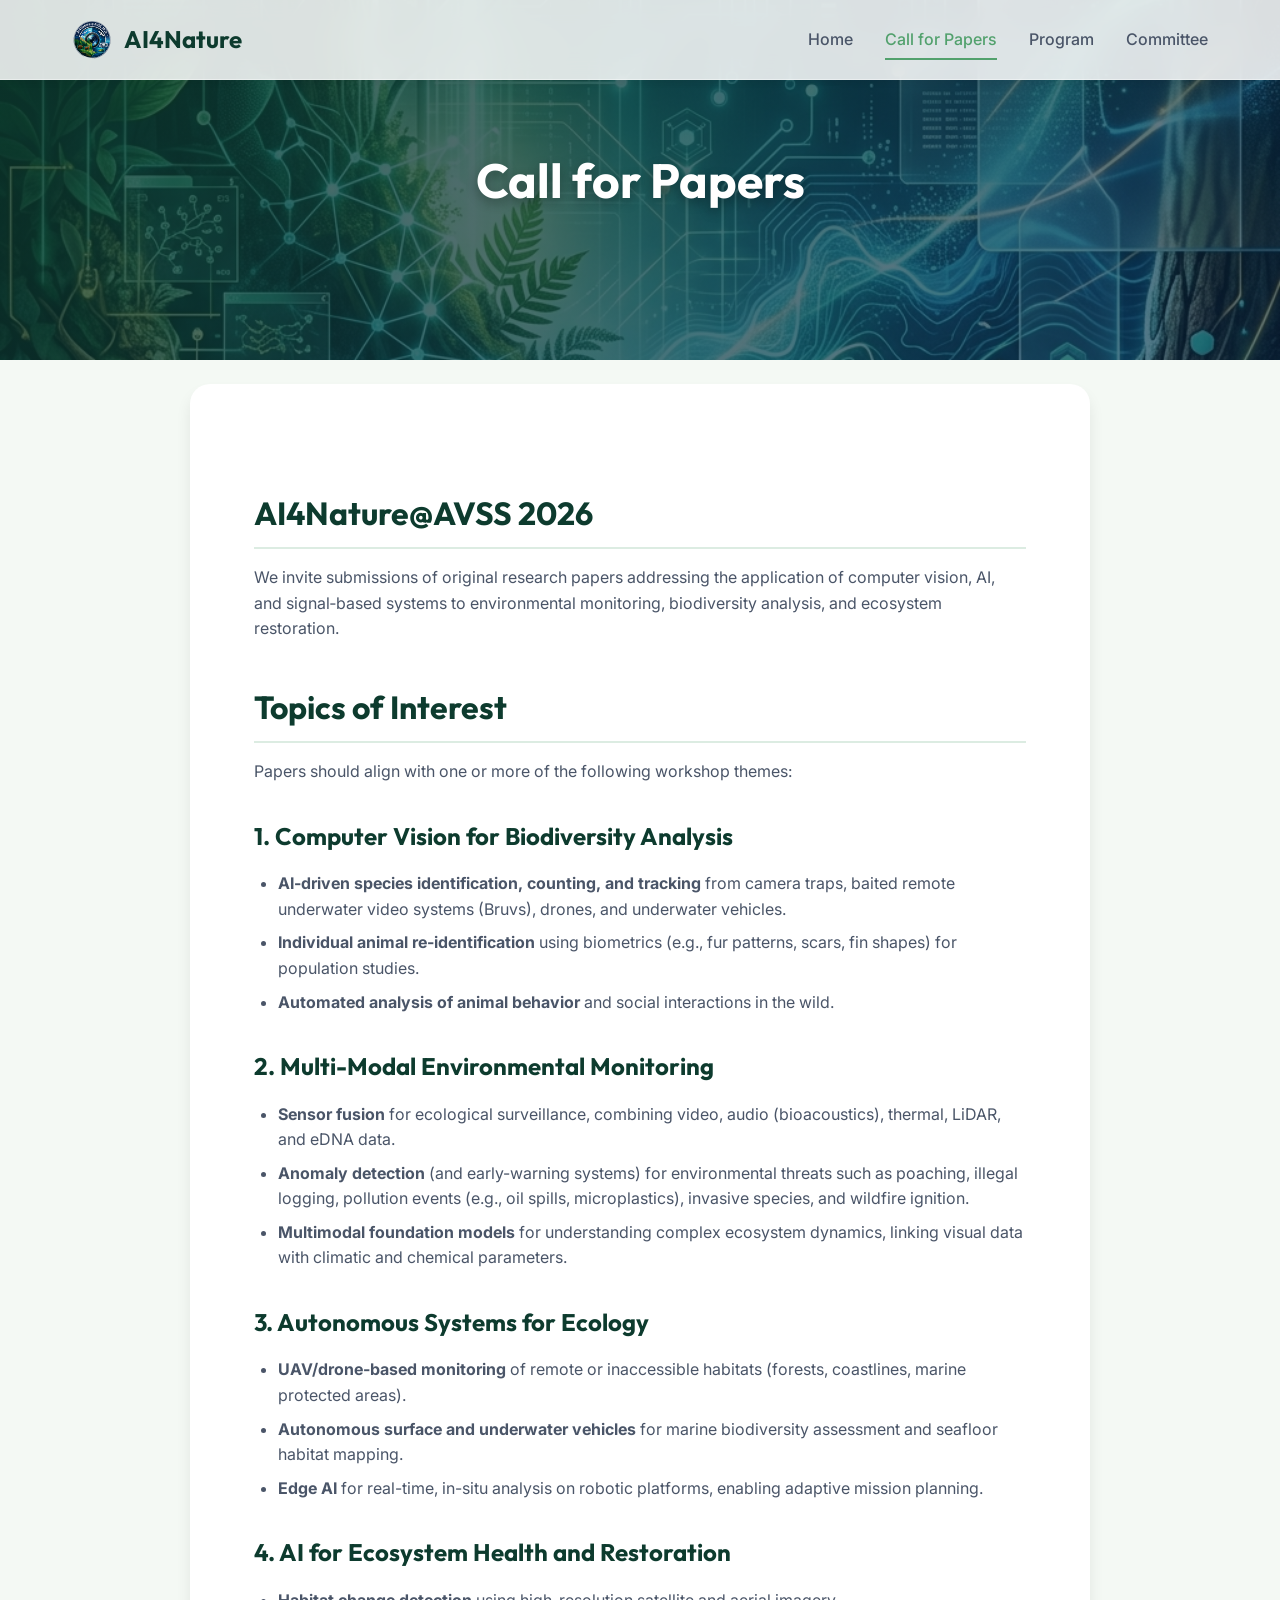
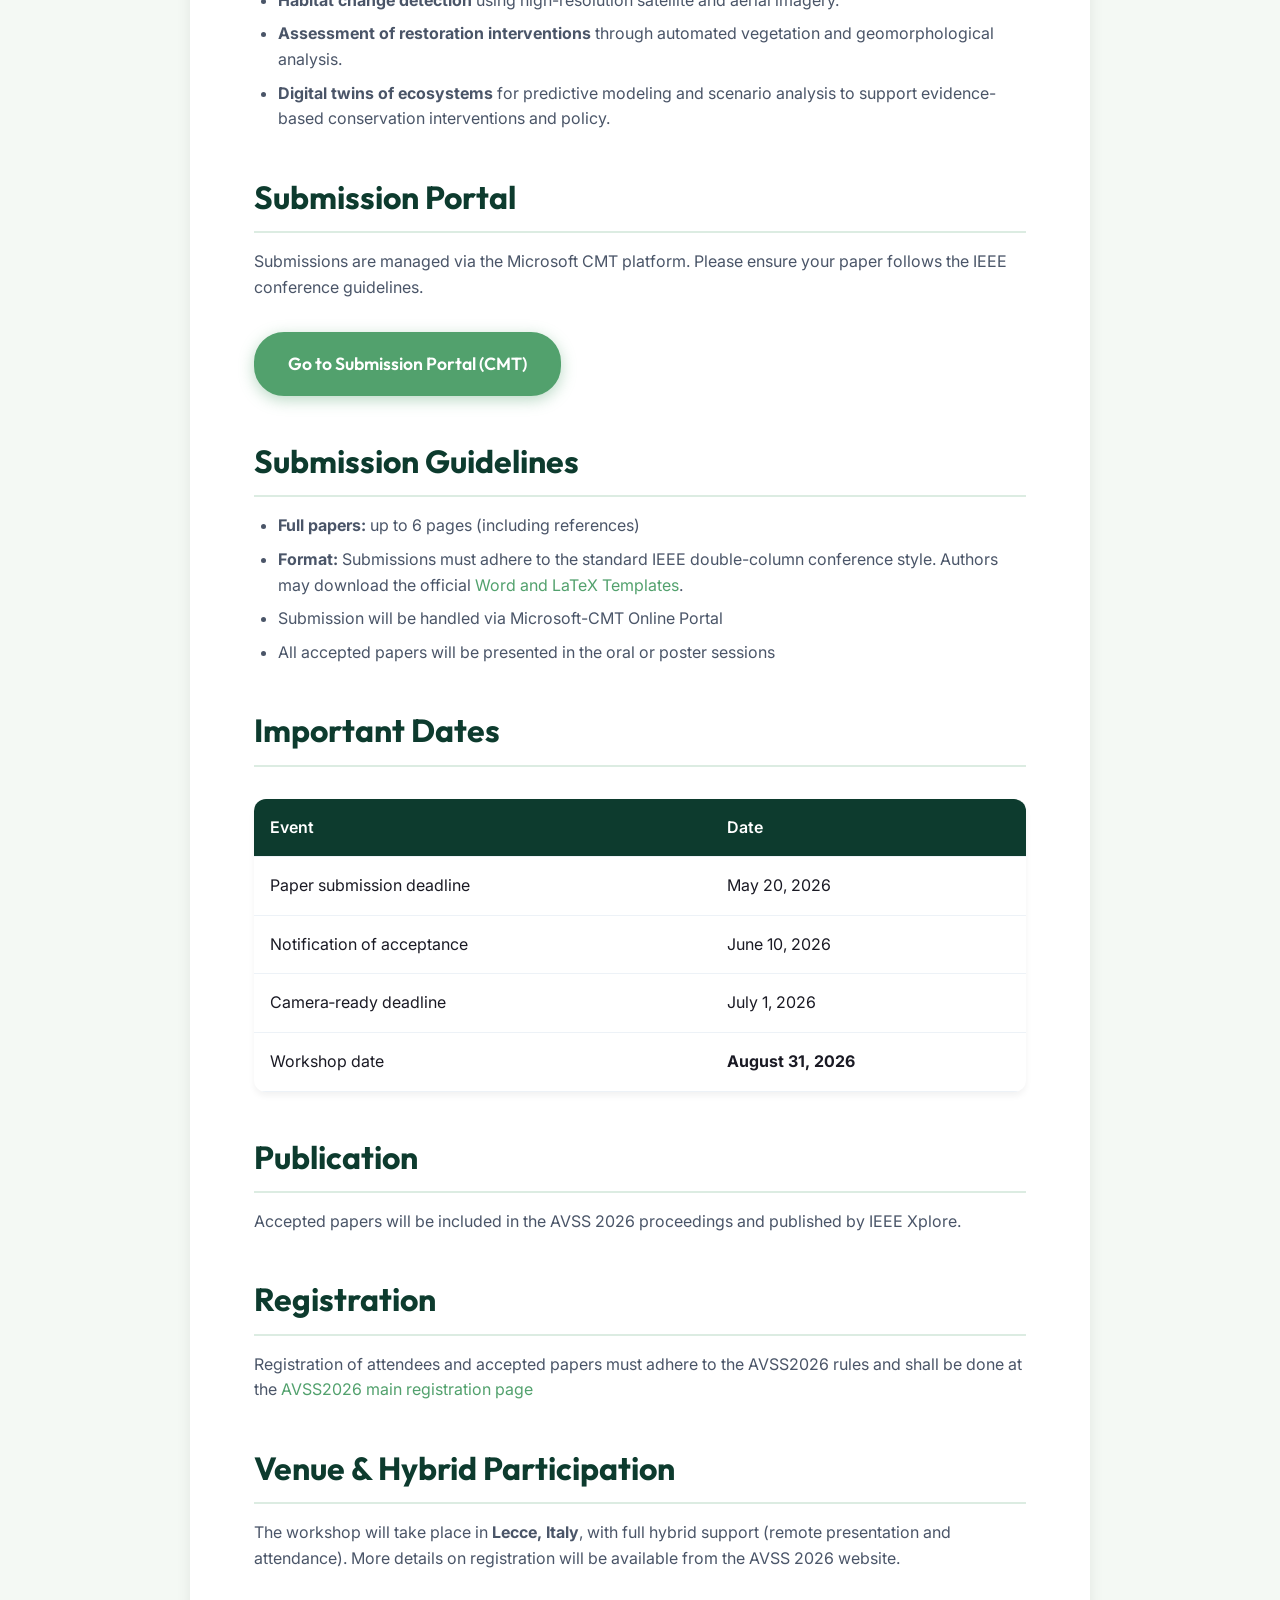
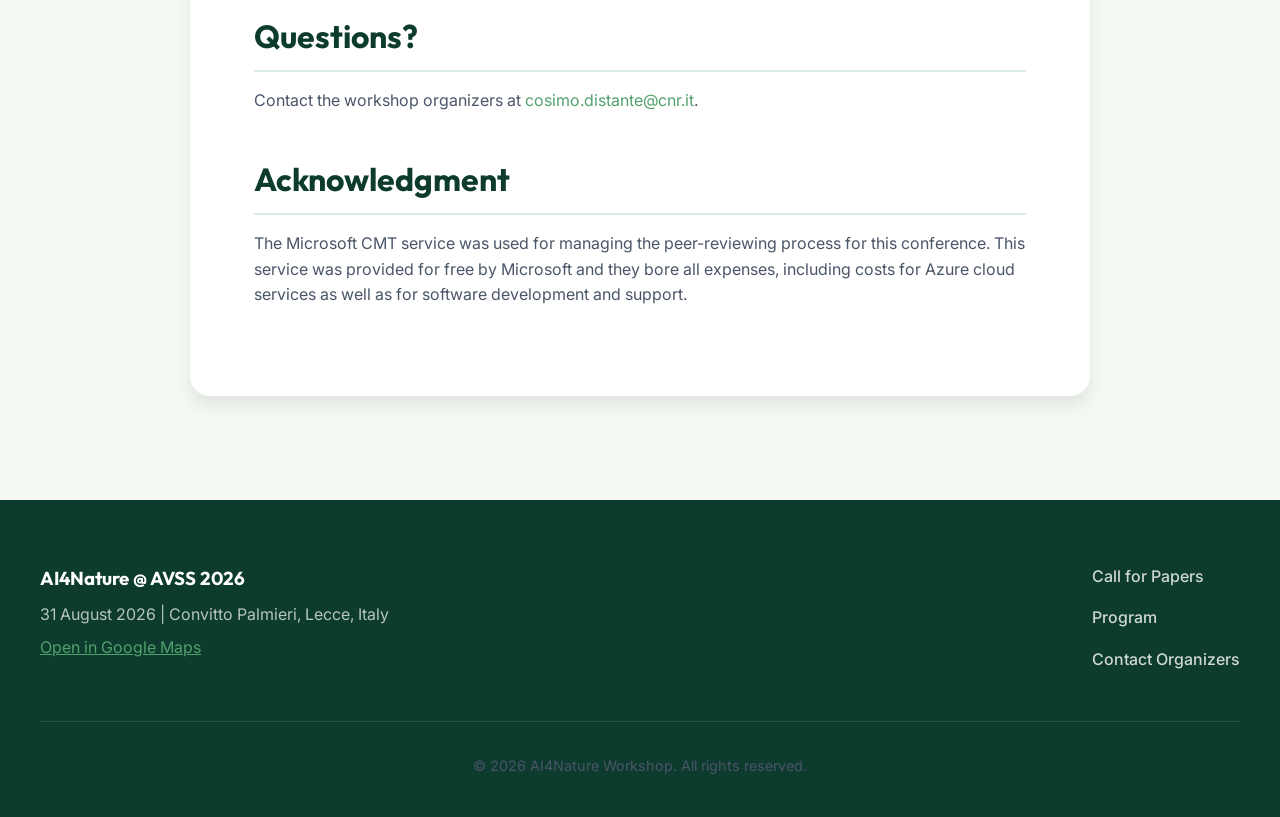
==== commit 7de4dd1e: "Update cfp.html" ====
--- a/cfp.html
+++ b/cfp.html
@@ -121,7 +121,11 @@
 
 <h2 id="publication">Publication</h2>
 
-<p>Accepted papers will be included in the AVSS 2026 workshop proceedings and submitted to IEEE Xplore.</p>
+<p>Accepted papers will be included in the AVSS 2026 proceedings and published by IEEE Xplore.</p>
+
+<h2 id="registration">Registration</h2>
+
+<p>Registration of attendees and accepted papers must adhere to the AVSS2026 rules and shall be done at the <a href="https://www.avss2026.org/registration/" download>AVSS2026 main registration page</a></p>
 
 <h2 id="venue--hybrid-participation">Venue &amp; Hybrid Participation</h2>
 
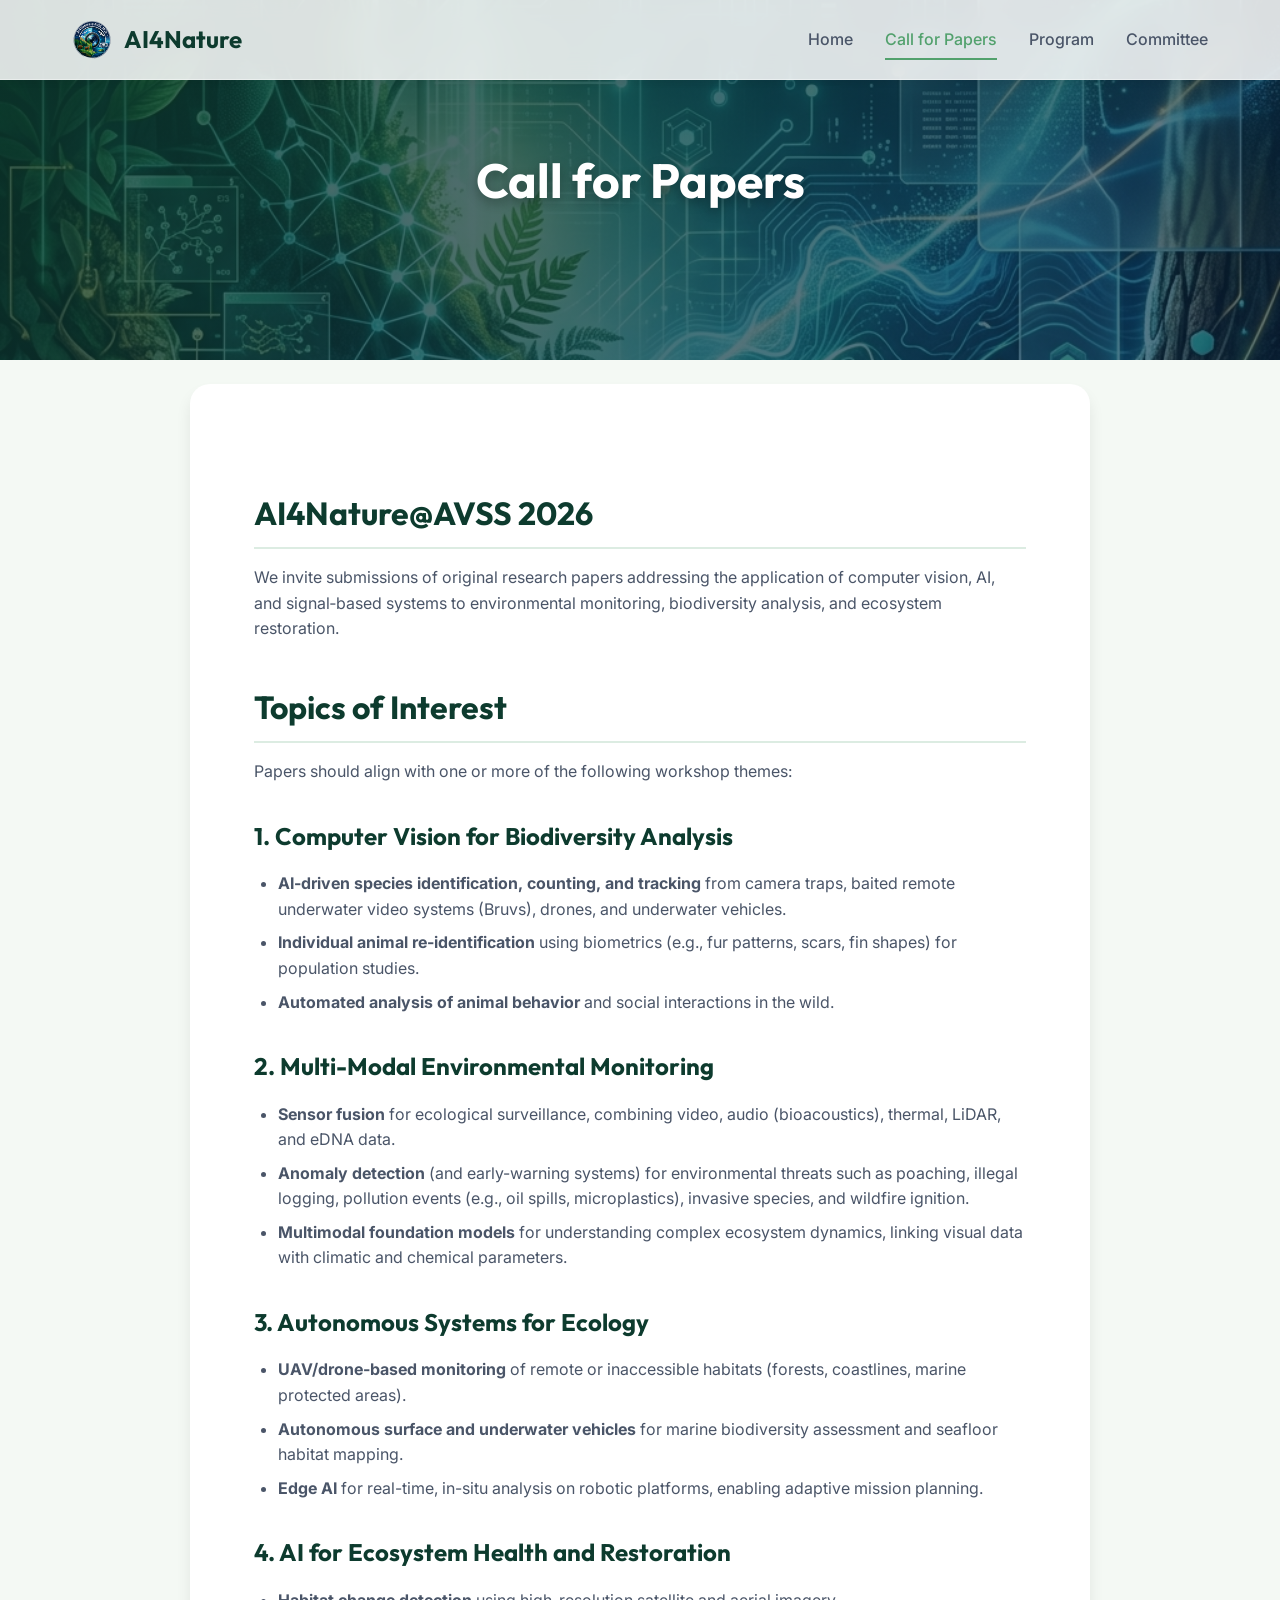
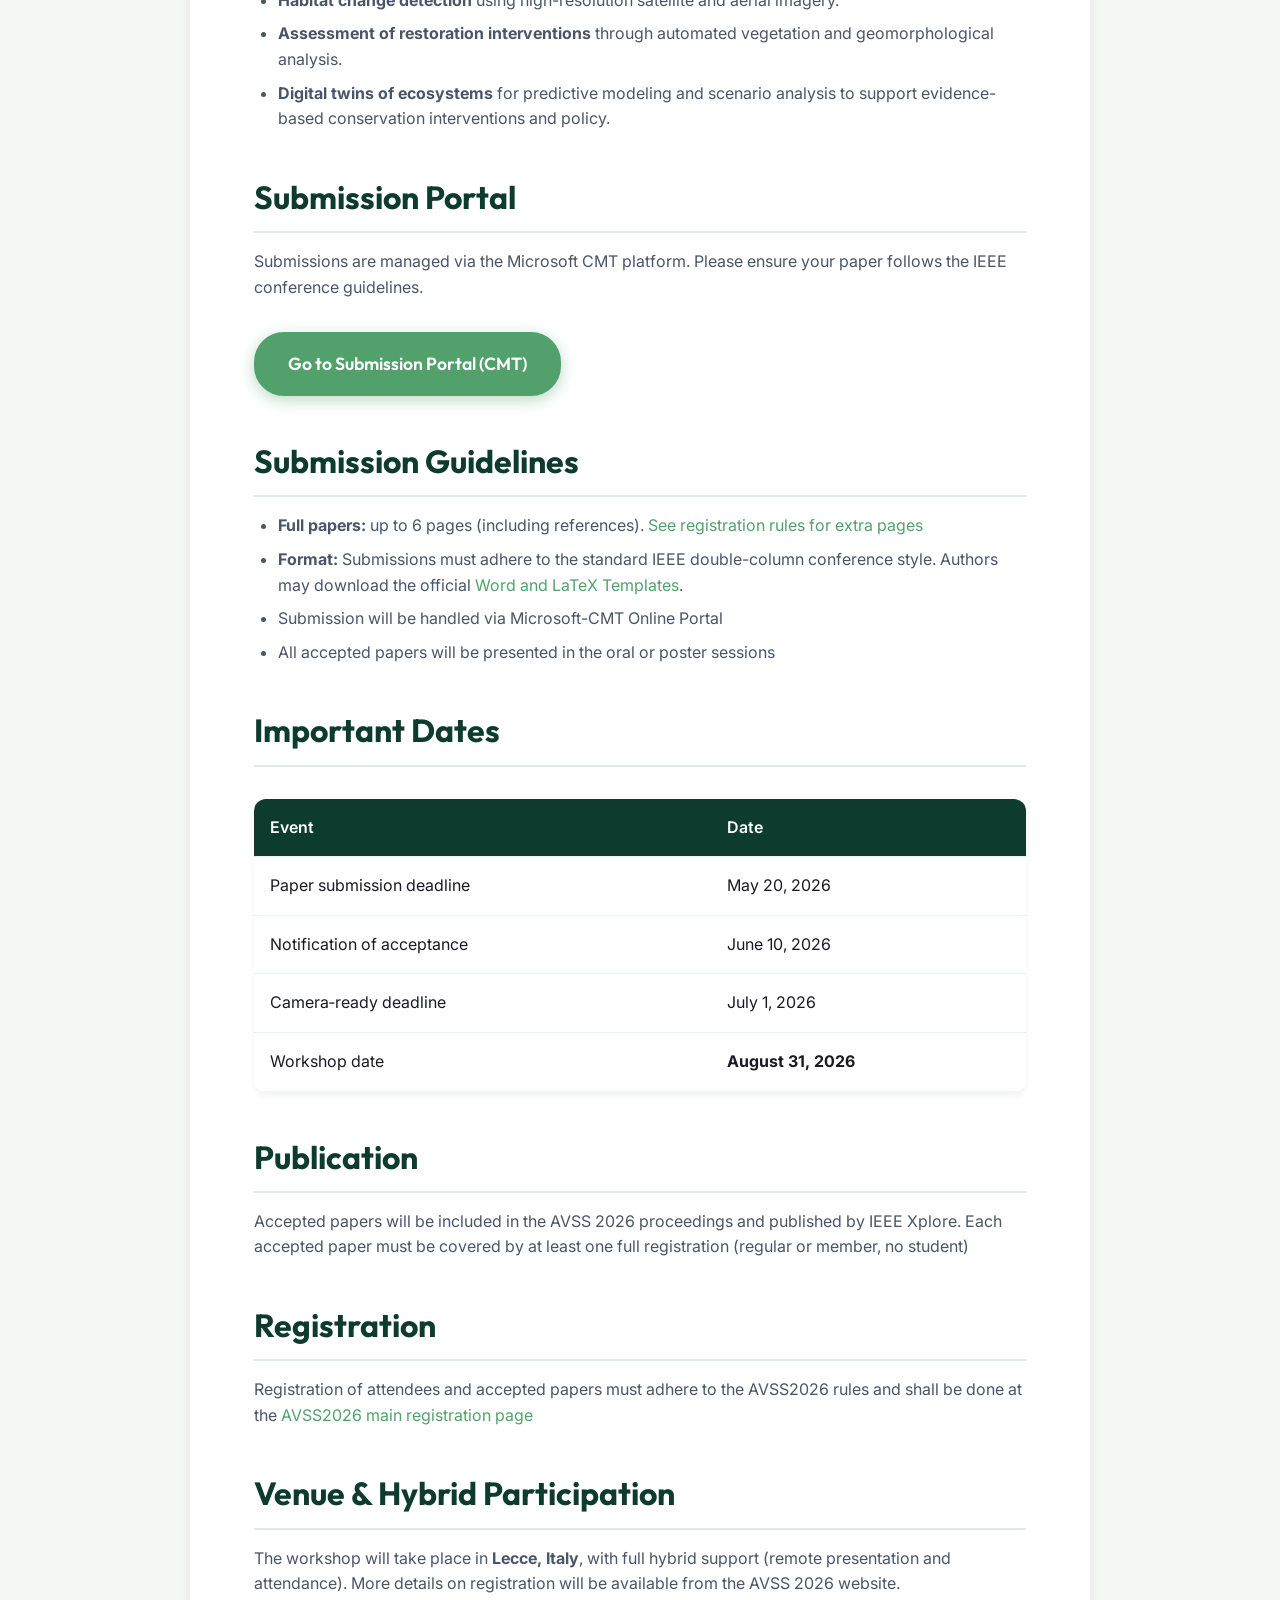
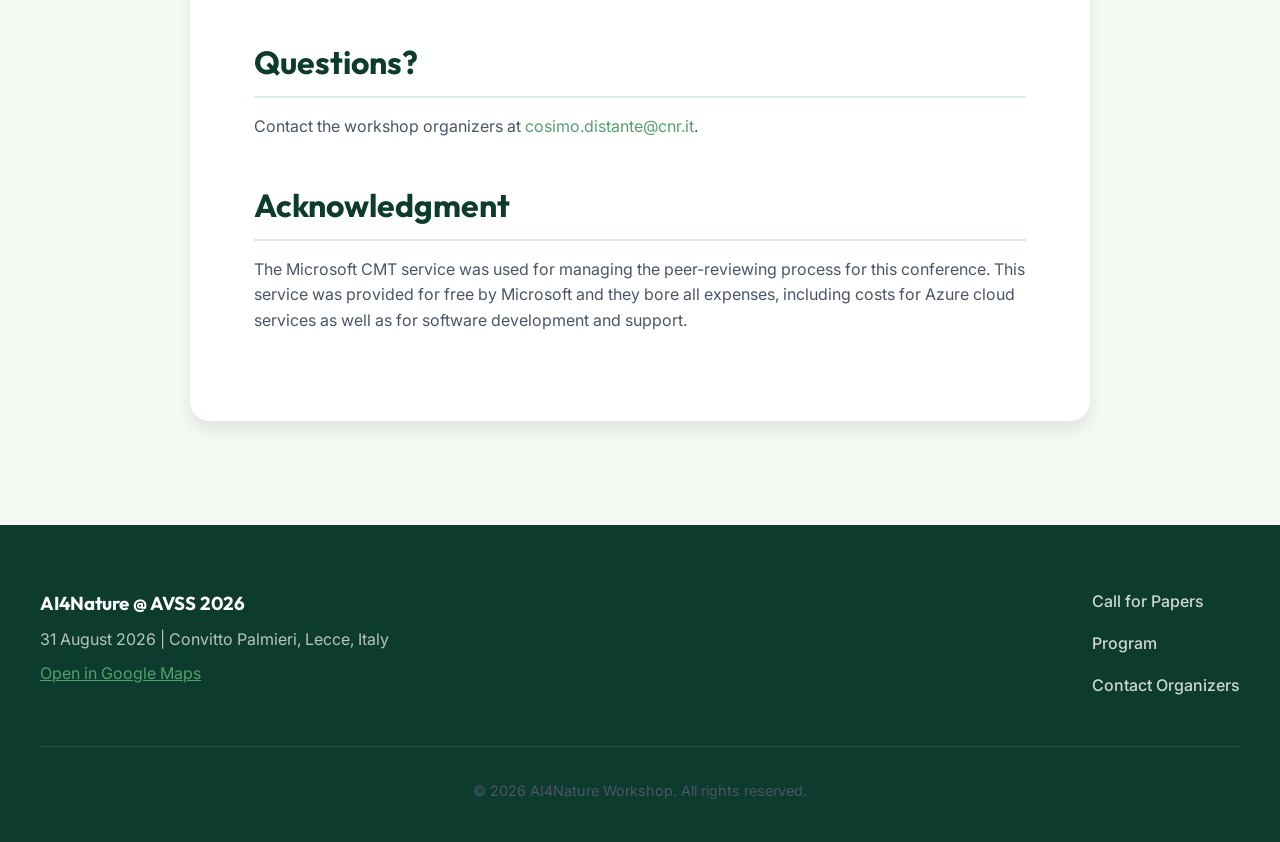
==== commit d77ff300: "Update cfp.html" ====
--- a/cfp.html
+++ b/cfp.html
@@ -84,7 +84,7 @@
 <h2 id="submission-guidelines">Submission Guidelines</h2>
 
 <ul>
-  <li><strong>Full papers:</strong> up to 6 pages (including references)</li>
+  <li><strong>Full papers:</strong> up to 6 pages (including references). <a href="https://www.avss2026.org/registration/">See registration rules for extra pages</a></li>
   <li><strong>Format:</strong> Submissions must adhere to the standard IEEE double-column conference style. Authors may download the official <a href="assets/Latex_Word_Templates.zip" download>Word and LaTeX Templates</a>.</li>
   <li>Submission will be handled via Microsoft-CMT Online Portal</li>
   <li>All accepted papers will be presented in the oral or poster sessions</li>
@@ -121,11 +121,11 @@
 
 <h2 id="publication">Publication</h2>
 
-<p>Accepted papers will be included in the AVSS 2026 proceedings and published by IEEE Xplore.</p>
+<p>Accepted papers will be included in the AVSS 2026 proceedings and published by IEEE Xplore. Each accepted paper must be covered by at least one full registration (regular or member, no student)</p>
 
 <h2 id="registration">Registration</h2>
 
-<p>Registration of attendees and accepted papers must adhere to the AVSS2026 rules and shall be done at the <a href="https://www.avss2026.org/registration/" download>AVSS2026 main registration page</a></p>
+<p>Registration of attendees and accepted papers must adhere to the AVSS2026 rules and shall be done at the <a href="https://www.avss2026.org/registration/">AVSS2026 main registration page</a></p>
 
 <h2 id="venue--hybrid-participation">Venue &amp; Hybrid Participation</h2>
 
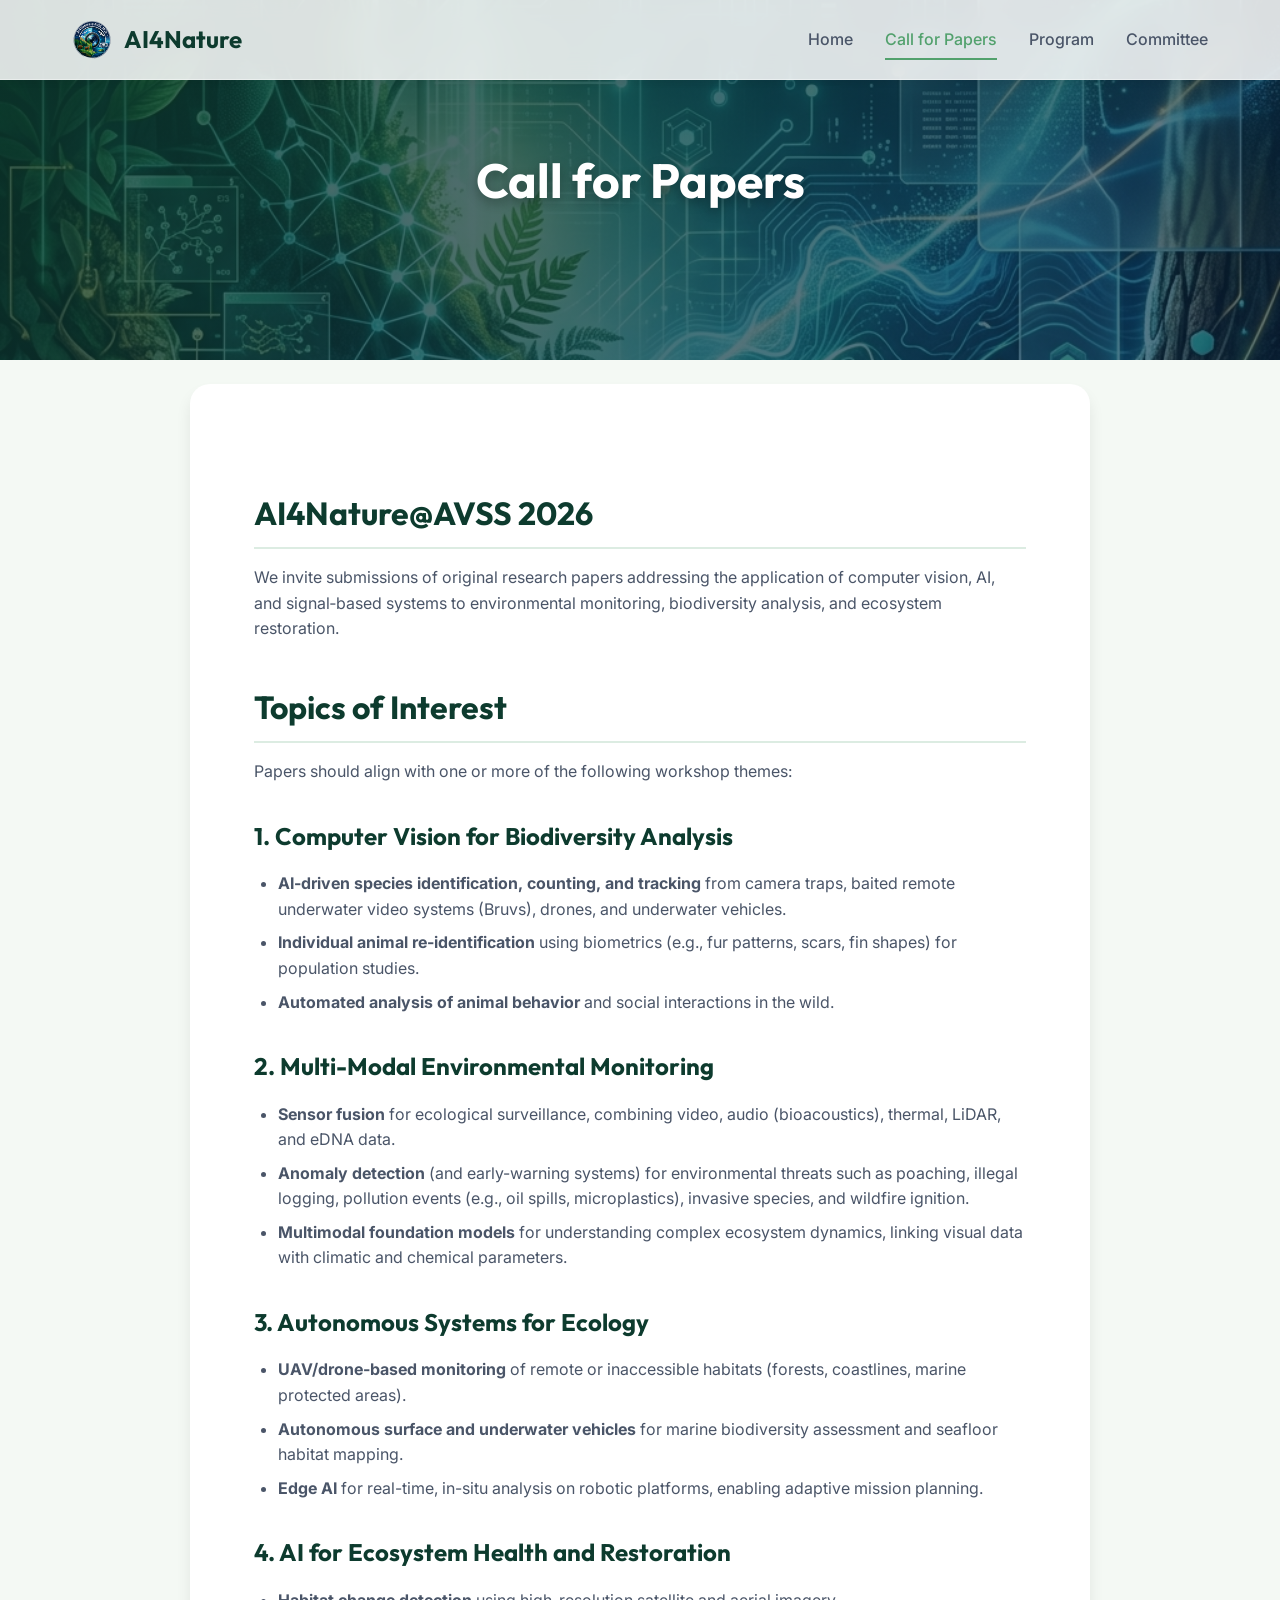
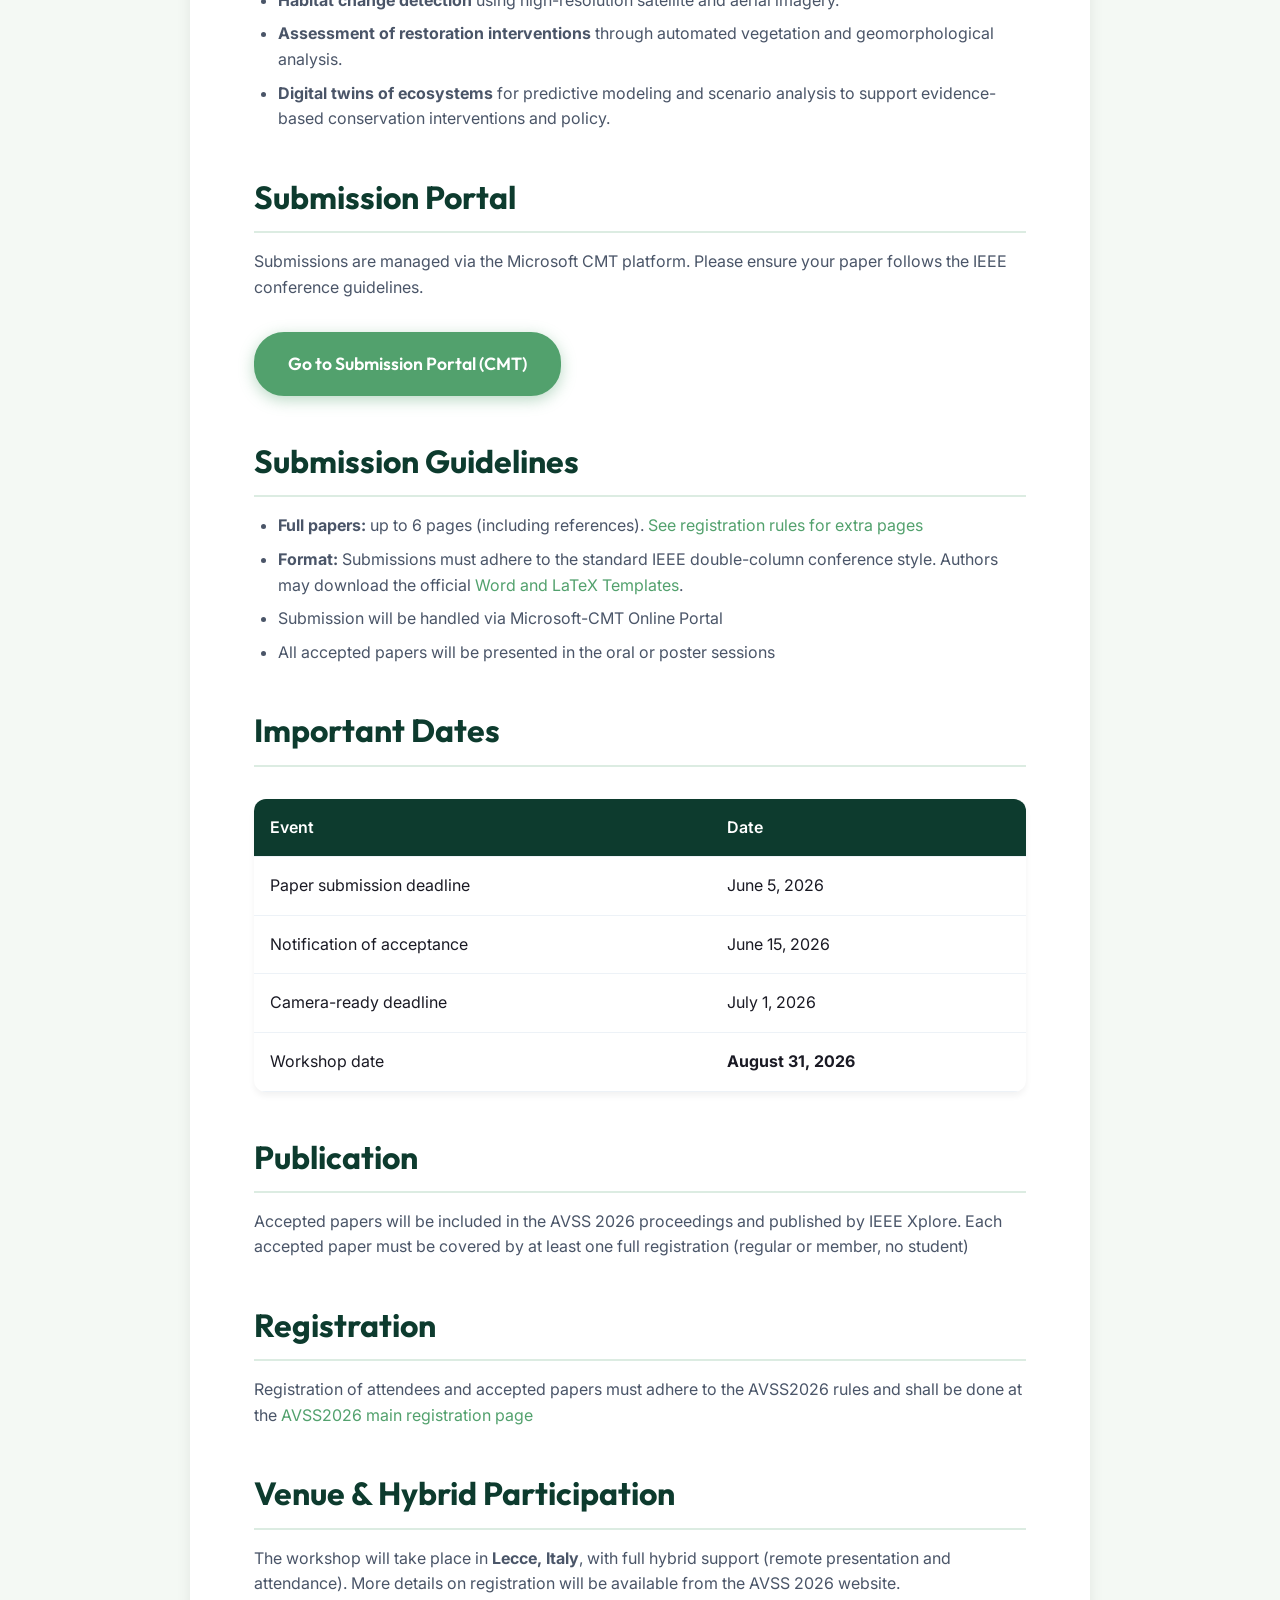
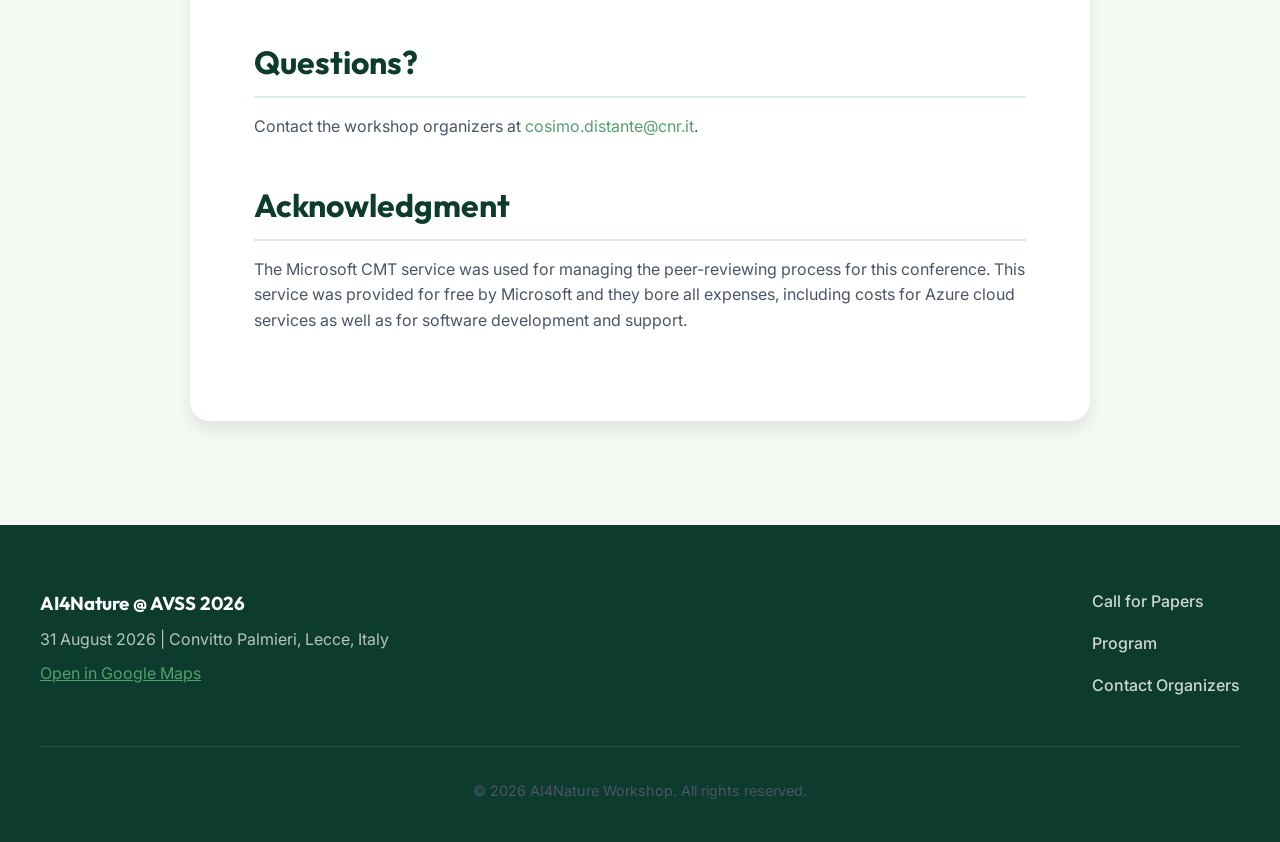
==== commit 14e89130: "Update submission and notification deadlines in cfp.html" ====
--- a/cfp.html
+++ b/cfp.html
@@ -102,14 +102,14 @@
   <tbody>
     <tr>
       <td>Paper submission deadline</td>
-      <td>May 20, 2026</td>
+      <td>June 5, 2026</td>
     </tr>
     <tr>
       <td>Notification of acceptance</td>
-      <td>June 10, 2026</td>
+      <td>June 15, 2026</td>
     </tr>
     <tr>
-      <td>Camera‑ready deadline</td>
+      <td>Camera-ready deadline</td>
       <td>July 1, 2026</td>
     </tr>
     <tr>
